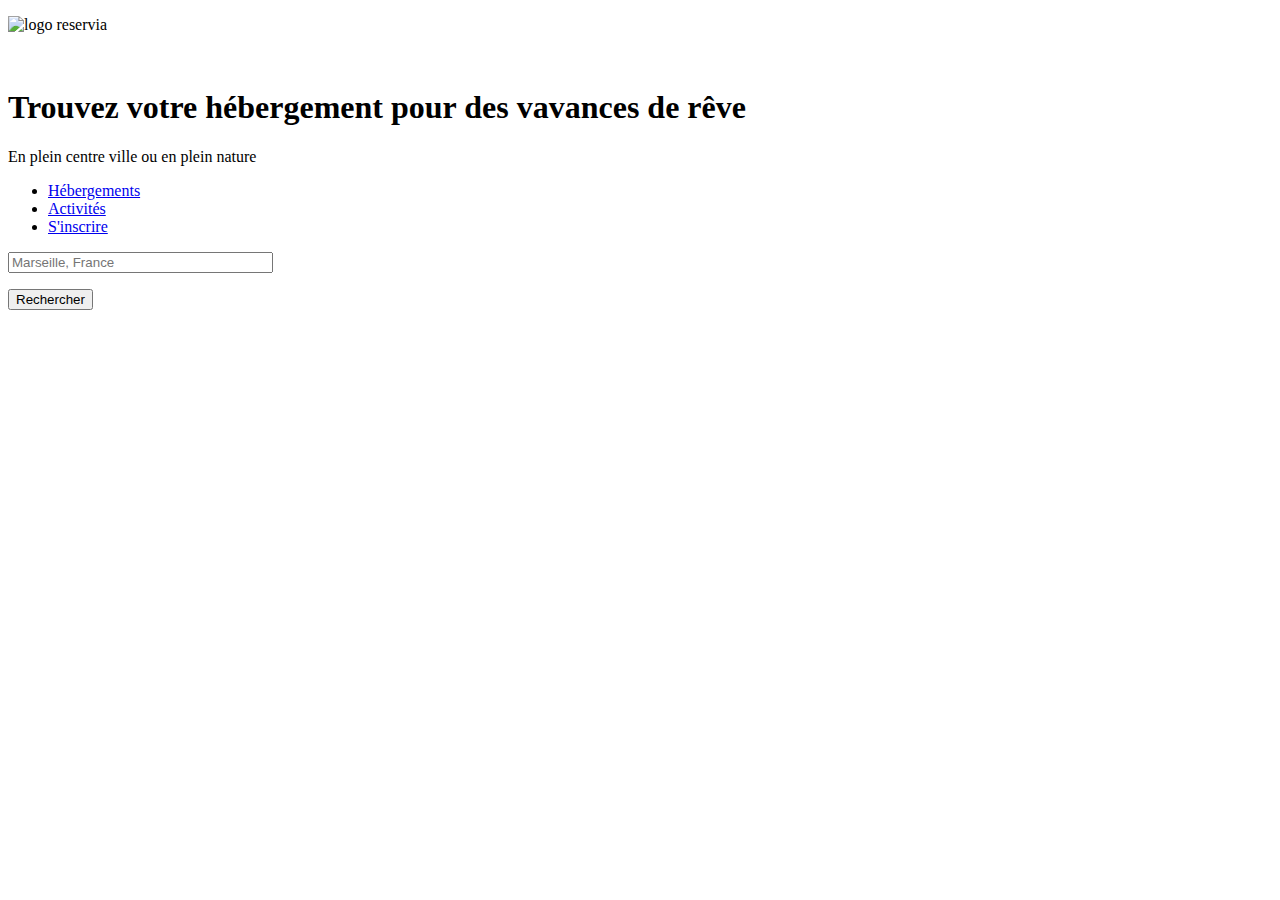
==== index.html @ 93541779 "V1 Header html + début 1ère section" ====
<!DOCTYPE html>
<html>
<head>
    <meta charset="utf-8"/>
    <title>Reservia</title>
    <meta name="viewport" content="width=device-width, initial-scale=1.0" />
    <link rel="stylesheet" href="reservia_style.css"/>
    <link rel="stylesheet" href="https://use.fontawesome.com/releases/v5.15.2/css/all.css" integrity="sha384-vSIIfh2YWi9wW0r9iZe7RJPrKwp6bG+s9QZMoITbCckVJqGCCRhc+ccxNcdpHuYu" crossorigin="anonymous">
</head>
    <body>
        <div id="bloc_page">
            <header> <!-- Header avec logo, descriptif et menu de navigation -->
                <p><img src='images/logo/Reservia.svg' alt='logo reservia'  /></p>
                <br/>
                <p><h1>Trouvez votre hébergement pour des vavances de rêve</h1>
                En plein centre ville ou en plein nature</p>
                <nav>

                <ul>
                    <li><a href='#'>Hébergements</a></li>
                    <li><a href='#'>Activités</a></li>
                    <li><a href='#'>S'inscrire</a></li>
                </ul>    

                </nav>
            </header>
            
            
            <section> <!-- Première section, avec le menu de recherche, les filtres et le 'i' -->

                <form method='post' action='traitement.php'>
                    <p>
                        <label for='search'> <i class="fas fa-map-marker-alt" id='icon'></i> </label>
                        <input type='search' name='search' id='search' placeholder='Marseille, France'size='30' maxlength='30' />                  
                    </p>
                    <input type="submit" value="Rechercher" />
                </form>
                




            </section> <!-- Fin de première section, avec le menu de recherche, les filtres et le 'i' -->

            <section> <!-- Deuxième section, avec 'Hébergements à Marseille' et 'Les plus populaires' -->

                <article> <!-- Premier article de la 2ème section, avec 'Hébergements à Marseille' -->

                </article>

                <article> <!-- Deuxième article de la 2ème section, avec 'Les plus populaires' -->

                </article>

            </section> <!-- Fin de la deuxième section, avec 'Hébergements à Marseille' et 'Les plus populaires' -->

            <section> <!-- Troisième section, avec 'Activités à Marseille' -->

            </section> <!-- Fin de la troisième section, avec 'Activités à Marseille' -->
            

            <footer> <!-- Footer, contenant 'À propos', 'Nos hébergements' et 'Assistance'-->


            </footer>
        </div> <!-- Fin div de bloc_page -->
    </body>
</html>
---- reservia_style.css ----
#icon /* Régle la taille des id='icon' des icônes en format svg */
{
    font-size: 1em; 
}
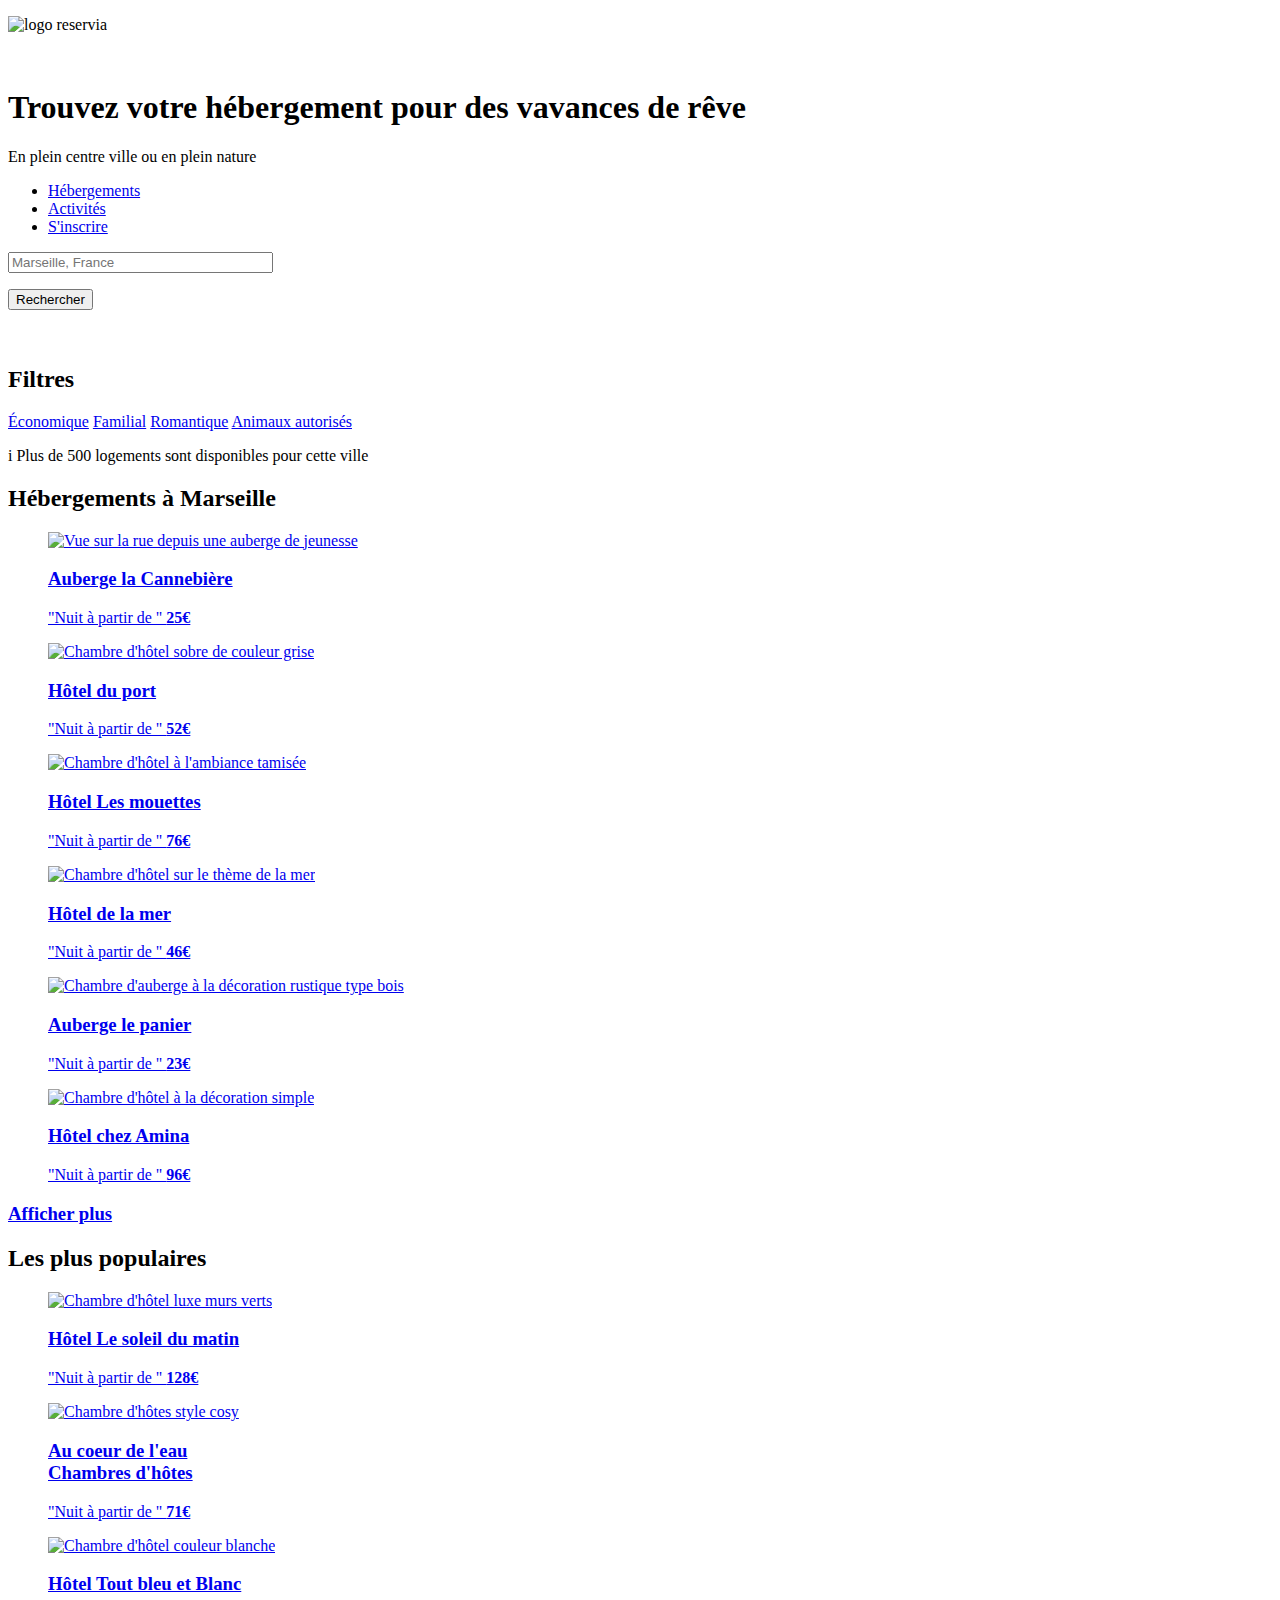
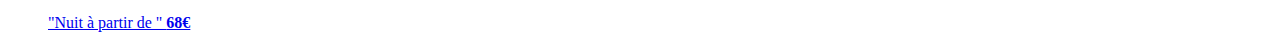
==== commit f880d2ac: "Changement structure du HTML, deuxième section terminée" ====
--- a/index.html
+++ b/index.html
@@ -30,29 +30,224 @@
 
                 <form method='post' action='traitement.php'>
                     <p>
-                        <label for='search'> <i class="fas fa-map-marker-alt" id='icon'></i> </label>
+                        <label for='search'> <i class="fas fa-map-marker-alt" id="map" ></i> </label>
                         <input type='search' name='search' id='search' placeholder='Marseille, France'size='30' maxlength='30' />                  
                     </p>
                     <input type="submit" value="Rechercher" />
                 </form>
-                
-
-
-
+                <br/>
+                <br/>
+                <p><h2>Filtres</h2>
+                
+                    <a href="#" ><i class="fas fa-money-bill-wave" id="eco"></i> Économique</a> 
+                    <a href="#" > <i class="fas fa-child" id="child"></i> Familial</a> 
+                    <a href="#" > <i class="fas fa-heart" id="love"></i> Romantique</a> 
+                    <a href="#" > <i class="fas fa-dog" id="dog"></i> Animaux autorisés</a> 
+
+                </p> 
+                
+                <p> <span id="logo_i"> i </span> Plus de 500 logements sont disponibles pour cette ville </p>
 
             </section> <!-- Fin de première section, avec le menu de recherche, les filtres et le 'i' -->
 
-            <section> <!-- Deuxième section, avec 'Hébergements à Marseille' et 'Les plus populaires' -->
-
-                <article> <!-- Premier article de la 2ème section, avec 'Hébergements à Marseille' -->
-
-                </article>
-
-                <article> <!-- Deuxième article de la 2ème section, avec 'Les plus populaires' -->
-
-                </article>
-
-            </section> <!-- Fin de la deuxième section, avec 'Hébergements à Marseille' et 'Les plus populaires' -->
+            
+            
+            <section class="hosting" id ="hosting"><!-- Deuxième section, avec 'Hébergements à Marseille' et 'Les plus populaires' -->                
+                <div class="hostingmain"> <!-- Div de "Hébergements à Marseille"-->
+                    <header class="hostingmainheader">
+                        <h2 class="hostingmainheadertitle">Hébergements à Marseille</h2>
+                    </header>
+                
+                    <article class="hostingmaincard">
+                        <a href="#">
+                            <figure class="hostingmaincardfigure">
+                                <img class="hostingmaincardfigureimg" src="images/hebergements/4_small/marcus-loke-WQJvWU_HZFo-unsplash.jpg" alt="Vue sur la rue depuis une auberge de jeunesse" />
+                                <figcaption class="hostingmaincardfigurecaption">
+                                    <h3 class="hostingmaincardfigurecaptiontitle">Auberge la Cannebière</h3>
+                                </figcaption>
+                            <p class="hostingmaincarddesc"> "Nuit à partir de " <strong class="hostingmaincarddescprice">25€</strong> </p>
+                            <div class="hostingmaincardgrade">
+                                
+                                <i class="fas fa-star hostingmaincardgradeicon" data-active="true" aria-hidden="true"></i>
+                                <i class="fas fa-star hostingmaincardgradeicon" data-active="true" aria-hidden="true"></i>
+                                <i class="fas fa-star hostingmaincardgradeicon" data-active="true" aria-hidden="true"></i>
+                                <i class="fas fa-star hostingmaincardgradeicon" data-active="true" aria-hidden="true"></i>
+                                <i class="fas fa-star hostingmaincardgradeicon" data-active="false" aria-hidden="true"></i>
+                                
+                        </a>
+                    </article>
+                    
+                    <article class="hostingmaincard">
+                        <a href="#">
+                            <figure class="hostingmaincardfigure">
+                                <img class="hostingmaincardfigureimg" src="images/hebergements/4_small/fred-kleber-gTbaxaVLvsg-unsplash.jpg" alt="Chambre d'hôtel sobre de couleur grise" />
+                                <figcaption class="hostingmaincardfigurecaption">
+                                    <h3 class="hostingmaincardfigurecaptiontitle">Hôtel du port</h3>
+                                </figcaption>
+                            <p class="hostingmaincarddesc"> "Nuit à partir de " <strong class="hostingmaincarddescprice">52€</strong> </p>
+                            <div class="hostingmaincardgrade">
+                                
+                                <i class="fas fa-star hostingmaincardgradeicon" data-active="true" aria-hidden="true"></i>
+                                <i class="fas fa-star hostingmaincardgradeicon" data-active="true" aria-hidden="true"></i>
+                                <i class="fas fa-star hostingmaincardgradeicon" data-active="true" aria-hidden="true"></i>
+                                <i class="fas fa-star hostingmaincardgradeicon" data-active="true" aria-hidden="true"></i>
+                                <i class="fas fa-star hostingmaincardgradeicon" data-active="true" aria-hidden="true"></i>
+                                
+                        </a>
+                    </article>
+                                        
+                    <article class="hostingmaincard">
+                        <a href="#">
+                            <figure class="hostingmaincardfigure">
+                                <img class="hostingmaincardfigureimg" src="images/hebergements/4_small/reisetopia-B8WIgxA_PFU-unsplash.jpg" alt="Chambre d'hôtel à l'ambiance tamisée" />
+                                <figcaption class="hostingmaincardfigurecaption">
+                                    <h3 class="hostingmaincardfigurecaptiontitle">Hôtel Les mouettes</h3>
+                                </figcaption>
+                            <p class="hostingmaincarddesc"> "Nuit à partir de " <strong class="hostingmaincarddescprice">76€</strong> </p>
+                            <div class="hostingmaincardgrade">
+                                
+                                <i class="fas fa-star hostingmaincardgradeicon" data-active="true" aria-hidden="true"></i>
+                                <i class="fas fa-star hostingmaincardgradeicon" data-active="true" aria-hidden="true"></i>
+                                <i class="fas fa-star hostingmaincardgradeicon" data-active="true" aria-hidden="true"></i>
+                                <i class="fas fa-star hostingmaincardgradeicon" data-active="true" aria-hidden="true"></i>
+                                <i class="fas fa-star hostingmaincardgradeicon" data-active="false" aria-hidden="true"></i>
+                                
+                        </a>
+                    </article>
+                                        
+                    <article class="hostingmaincard">
+                        <a href="#">
+                            <figure class="hostingmaincardfigure">
+                                <img class="hostingmaincardfigureimg" src="images/hebergements/4_small/annie-spratt-Eg1qcIitAuA-unsplash.jpg" alt="Chambre d'hôtel sur le thème de la mer" />
+                                <figcaption class="hostingmaincardfigurecaption">
+                                    <h3 class="hostingmaincardfigurecaptiontitle">Hôtel de la mer</h3>
+                                </figcaption>
+                            <p class="hostingmaincarddesc"> "Nuit à partir de " <strong class="hostingmaincarddescprice">46€</strong> </p>
+                            <div class="hostingmaincardgrade">
+                                
+                                <i class="fas fa-star hostingmaincardgradeicon" data-active="true" aria-hidden="true"></i>
+                                <i class="fas fa-star hostingmaincardgradeicon" data-active="true" aria-hidden="true"></i>
+                                <i class="fas fa-star hostingmaincardgradeicon" data-active="true" aria-hidden="true"></i>
+                                <i class="fas fa-star hostingmaincardgradeicon" data-active="false" aria-hidden="true"></i>
+                                <i class="fas fa-star hostingmaincardgradeicon" data-active="false" aria-hidden="true"></i>
+                                
+                        </a>
+                    </article>
+                                        
+                    <article class="hostingmaincard">
+                        <a href="#">
+                            <figure class="hostingmaincardfigure">
+                                <img class="hostingmaincardfigureimg" src="images/hebergements/4_small/nicate-lee-kT-ZyaiwBe0-unsplash.jpg" alt="Chambre d'auberge à la décoration rustique type bois" />
+                                <figcaption class="hostingmaincardfigurecaption">
+                                    <h3 class="hostingmaincardfigurecaptiontitle">Auberge le panier</h3>
+                                </figcaption>
+                            <p class="hostingmaincarddesc"> "Nuit à partir de " <strong class="hostingmaincarddescprice">23€</strong> </p>
+                            <div class="hostingmaincardgrade">
+                                
+                                <i class="fas fa-star hostingmaincardgradeicon" data-active="true" aria-hidden="true"></i>
+                                <i class="fas fa-star hostingmaincardgradeicon" data-active="true" aria-hidden="true"></i>
+                                <i class="fas fa-star hostingmaincardgradeicon" data-active="true" aria-hidden="true"></i>
+                                <i class="fas fa-star hostingmaincardgradeicon" data-active="true" aria-hidden="true"></i>
+                                <i class="fas fa-star hostingmaincardgradeicon" data-active="false" aria-hidden="true"></i>
+                                
+                        </a>
+                    </article>
+                                        
+                    <article class="hostingmaincard">
+                        <a href="#">
+                            <figure class="hostingmaincardfigure">
+                                <img class="hostingmaincardfigureimg" src="images/hebergements/4_small/febrian-zakaria-M6S1WvfW68A-unsplash.jpg" alt="Chambre d'hôtel à la décoration simple" />
+                                <figcaption class="hostingmaincardfigurecaption">
+                                    <h3 class="hostingmaincardfigurecaptiontitle">Hôtel chez Amina</h3>
+                                </figcaption>
+                            <p class="hostingmaincarddesc"> "Nuit à partir de " <strong class="hostingmaincarddescprice">96€</strong> </p>
+                            <div class="hostingmaincardgrade">
+                                
+                                <i class="fas fa-star hostingmaincardgradeicon" data-active="true" aria-hidden="true"></i>
+                                <i class="fas fa-star hostingmaincardgradeicon" data-active="true" aria-hidden="true"></i>
+                                <i class="fas fa-star hostingmaincardgradeicon" data-active="true" aria-hidden="true"></i>
+                                <i class="fas fa-star hostingmaincardgradeicon" data-active="true" aria-hidden="true"></i>
+                                <i class="fas fa-star hostingmaincardgradeicon" data-active="true" aria-hidden="true"></i>
+                                
+                        </a>
+                    </article>
+                                        
+                    <footer class="hostingmainfooter">
+                        
+                        <a href="#" class="hostingmainfooterseemore">
+                            <h3 class="hostingmainfootertitle">Afficher plus</h3>
+                        </a>                       
+                        
+                    </footer>                                                                                    
+                
+                </div> <!-- Fin de Div "Hébergements à Marseille" -->
+                
+                <aside class="hostingpopular"> <!-- Aside pour "Les plus populaire"-->
+                    <header class="hostingpopularheader">
+                        <h2 class="hostingpopulartitle">Les plus populaires</h2>
+                        <i class="fas fa-chart-line" id="graphic"></i>
+                    </header>
+                    
+                    <article class="hostingpopularcard">
+                        <a href="#">
+                            <figure class="hostingpopularcardfigure">
+                                <img class="hostingpopularcardfigureimg" src="images/hebergements/4_small/emile-guillemot-Bj_rcSC5XfE-unsplash.jpg" alt="Chambre d'hôtel luxe murs verts" />
+                                <figcaption class="hostingpopularcardfigurecaption">
+                                    <h3 class="hostingpopularcardfigurecaptiontitle">Hôtel Le soleil du matin</h3>
+                                </figcaption>
+                            <p class="hostingpopularcarddesc"> "Nuit à partir de " <strong class="hostingpopularcarddescprice">128€</strong> </p>
+                            <div class="hostingpopularcardgrade">
+                                
+                                <i class="fas fa-star hostingpopularcardgradeicon" data-active="true" aria-hidden="true"></i>
+                                <i class="fas fa-star hostingpopularcardgradeicon" data-active="true" aria-hidden="true"></i>
+                                <i class="fas fa-star hostingpopularcardgradeicon" data-active="true" aria-hidden="true"></i>
+                                <i class="fas fa-star hostingpopularcardgradeicon" data-active="true" aria-hidden="true"></i>
+                                <i class="fas fa-star hostingpopularcardgradeicon" data-active="true" aria-hidden="true"></i>
+                                
+                        </a>
+                    </article>
+                    
+                    <article class="hostingpopularcard">
+                        <a href="#">
+                            <figure class="hostingpopularcardfigure">
+                                <img class="hostingpopularcardfigureimg" src="images/hebergements/4_small/aw-creative-VGs8z60yT2c-unsplash.jpg" alt="Chambre d'hôtes style cosy" />
+                                <figcaption class="hostingpopularcardfigurecaption">
+                                    <h3 class="hostingpopularcardfigurecaptiontitle">Au coeur de l'eau<br/>Chambres d'hôtes</h3>
+                                </figcaption>
+                            <p class="hostingpopularcarddesc"> "Nuit à partir de " <strong class="hostingpopularcarddescprice">71€</strong> </p>
+                            <div class="hostingpopularcardgrade">
+                                
+                                <i class="fas fa-star hostingpopularcardgradeicon" data-active="true" aria-hidden="true"></i>
+                                <i class="fas fa-star hostingpopularcardgradeicon" data-active="true" aria-hidden="true"></i>
+                                <i class="fas fa-star hostingpopularcardgradeicon" data-active="true" aria-hidden="true"></i>
+                                <i class="fas fa-star hostingpopularcardgradeicon" data-active="true" aria-hidden="true"></i>
+                                <i class="fas fa-star hostingpopularcardgradeicon" data-active="false" aria-hidden="true"></i>
+                                
+                        </a>
+                    </article>
+                    
+                    <article class="hostingpopularcard">
+                        <a href="#">
+                            <figure class="hostingpopularcardfigure">
+                                <img class="hostingpopularcardfigureimg" src="images/hebergements/4_small/febrian-zakaria-sjvU0THccQA-unsplash.jpg" alt="Chambre d'hôtel couleur blanche" />
+                                <figcaption class="hostingpopularcardfigurecaption">
+                                    <h3 class="hostingpopularcardfigurecaptiontitle">Hôtel Tout bleu et Blanc</h3>
+                                </figcaption>
+                            <p class="hostingpopularcarddesc"> "Nuit à partir de " <strong class="hostingpopularcarddescprice">68€</strong> </p>
+                            <div class="hostingpopularcardgrade">
+                                
+                                <i class="fas fa-star hostingpopularcardgradeicon" data-active="true" aria-hidden="true"></i>
+                                <i class="fas fa-star hostingpopularcardgradeicon" data-active="true" aria-hidden="true"></i>
+                                <i class="fas fa-star hostingpopularcardgradeicon" data-active="true" aria-hidden="true"></i>
+                                <i class="fas fa-star hostingpopularcardgradeicon" data-active="true" aria-hidden="true"></i>
+                                <i class="fas fa-star hostingpopularcardgradeicon" data-active="false" aria-hidden="true"></i>
+                                
+                        </a>
+                    </article>
+                    
+                </aside>
+            </section> <!-- Fin de la deuxième section, avec la div : 'Hébergements à Marseille' et le aside : 'Les plus populaires' -->
+            
 
             <section> <!-- Troisième section, avec 'Activités à Marseille' -->
 
--- a/reservia_style.css
+++ b/reservia_style.css
@@ -1,4 +1,43 @@
-#icon /* Régle la taille des id='icon' des icônes en format svg */
+#map #eco #child #love #dog /* Régle la taille des id='icon' des icônes en format svg */
 {
     font-size: 1em; 
+   
+}
+
+#eco #child #love #dog
+{
+    color: #0065FC;
+}
+
+
+.hostingmaincardfigureimg /* Gère les images liées à cette class (taille temporaire le temps de finir le html */
+{
+    width: 190px;
+	height: 100px;
+}
+
+.hostingpopularcardfigureimg
+{
+    width: 100px;
+    height: 100px;
+}
+
+.hostingmaincardgradeicon[data-active=true]   /* Définit la couleur des étoiles de notation "remplies" (true) pour le main */
+{
+    color: #0065FC;
+}
+
+.hostingmaincardgradeicon[data-active=false] /* Définit la couleur des étoiles de notation "vides" (false) pour le main */
+{
+    color: #d9d9d9;
+}
+
+.hostingpopularcardgradeicon[data-active=true] /* Définit la couleur des étoiles de notation "remplies" (true) pour le popular */
+{
+    color: #0065FC;
+}
+
+.hostingpopularcardgradeicon[data-active=false] /* Définit la couleur des étoiles de notation "vides" (false) pour le popular */
+{
+    color: #d9d9d9;
 }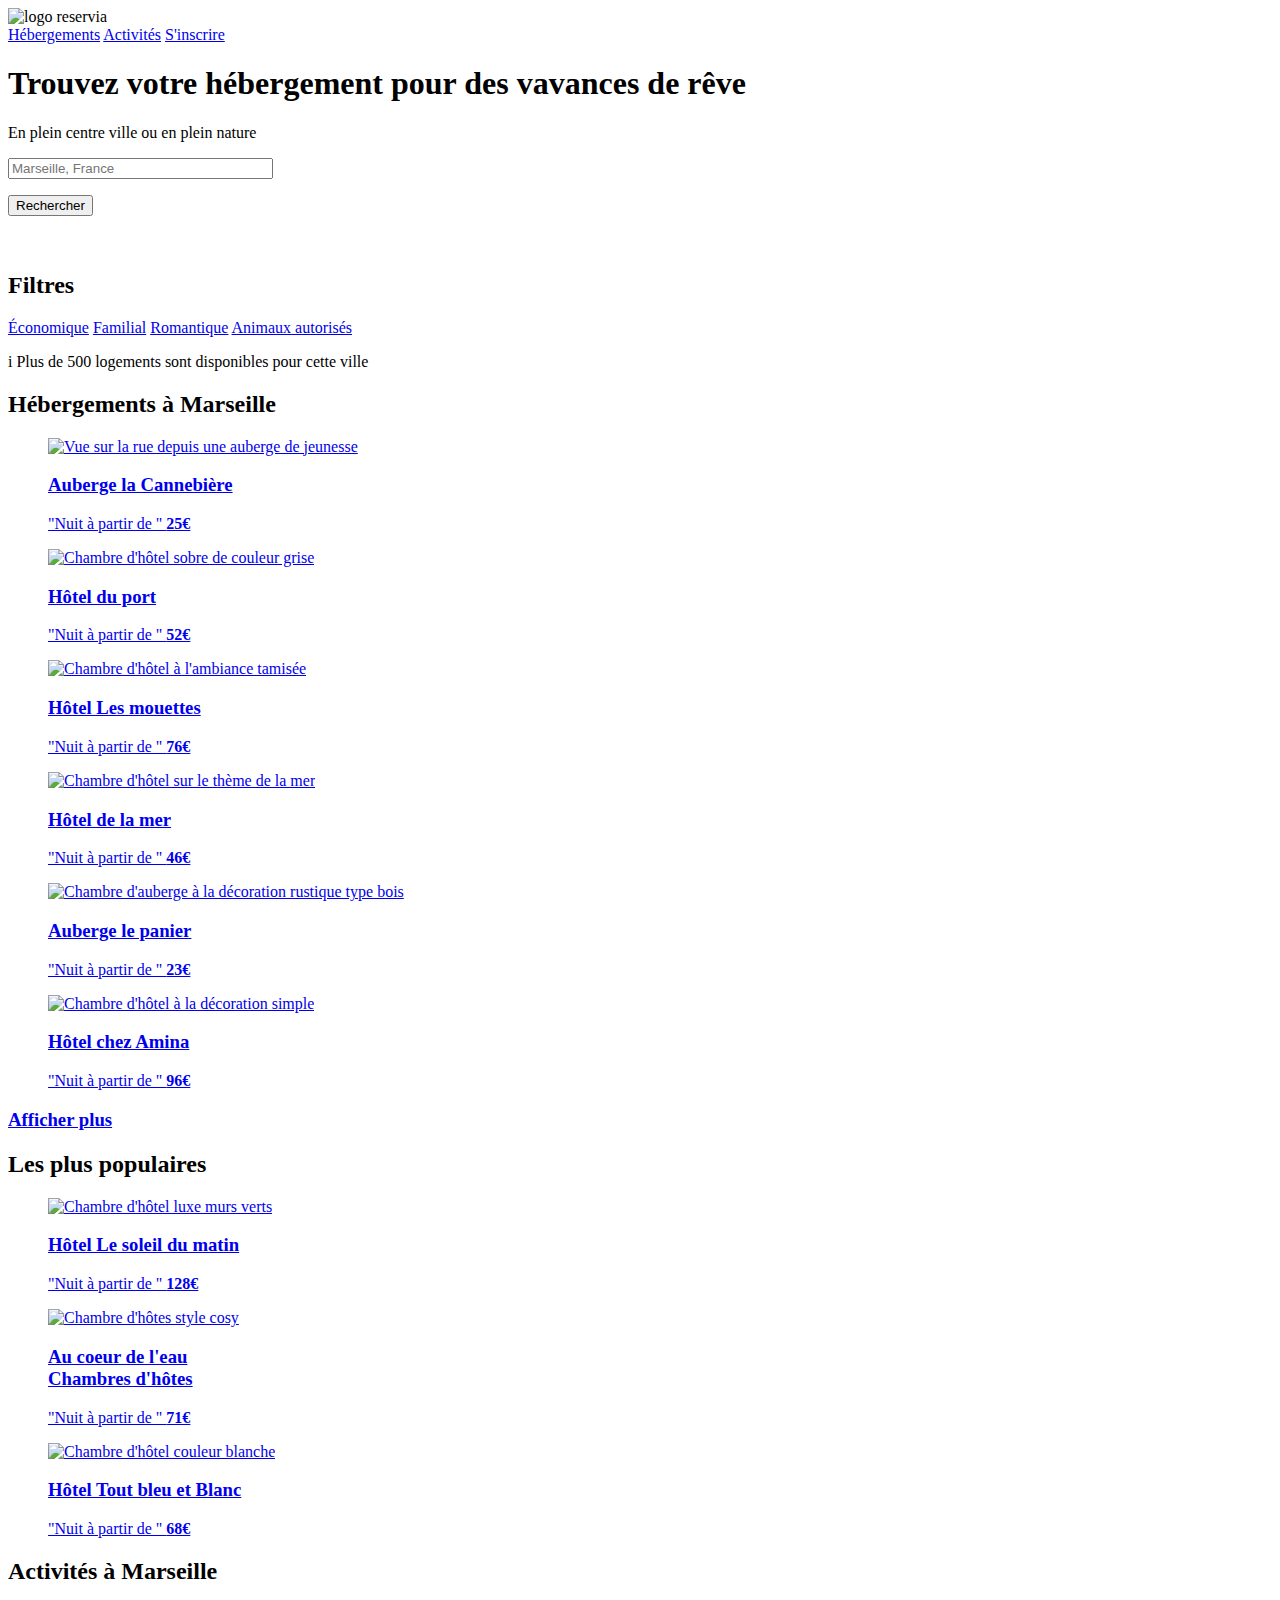
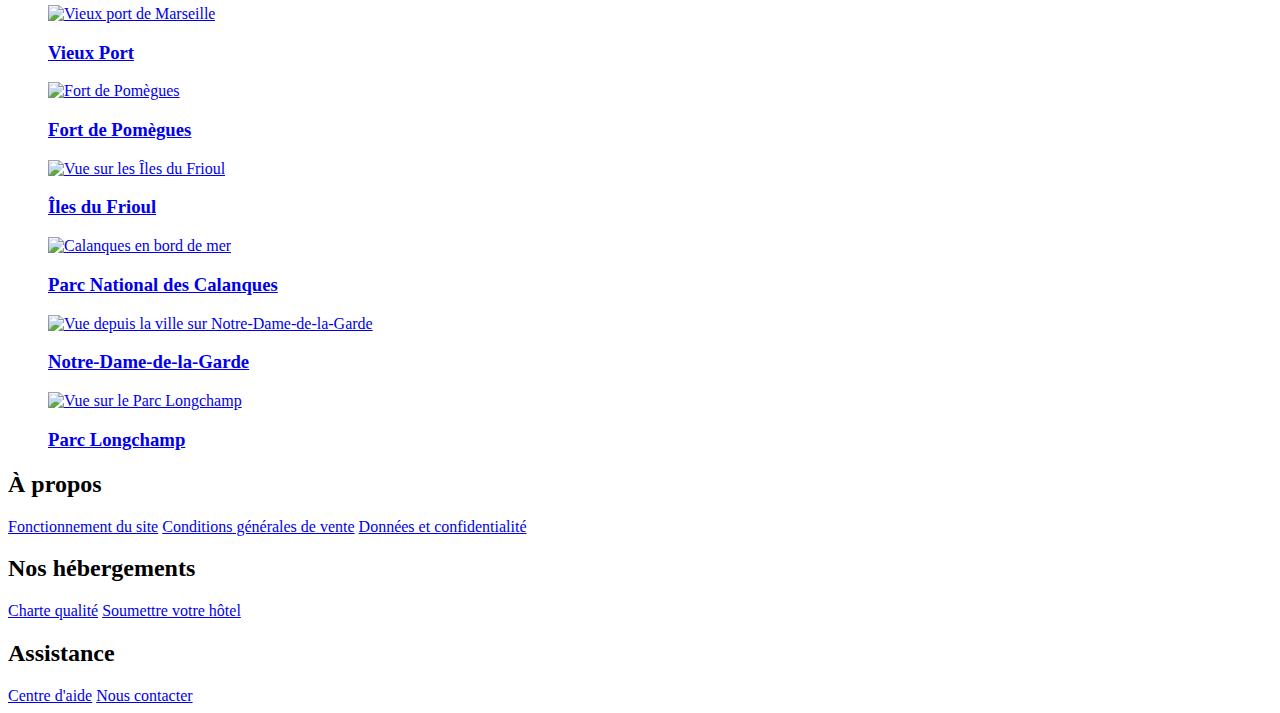
==== commit 7542004b: "Modification header, ajout du main + fin du HTML" ====
--- a/index.html
+++ b/index.html
@@ -9,56 +9,56 @@
 </head>
     <body>
         <div id="bloc_page">
-            <header> <!-- Header avec logo, descriptif et menu de navigation -->
-                <p><img src='images/logo/Reservia.svg' alt='logo reservia'  /></p>
-                <br/>
-                <p><h1>Trouvez votre hébergement pour des vavances de rêve</h1>
-                En plein centre ville ou en plein nature</p>
-                <nav>
+            <header class="header"> <!-- Header avec logo et menu de navigation -->
+                <img class="headerimg" src='images/logo/Reservia.svg' alt='logo reservia'  /> 
+               
+                <nav class="headernav">
 
-                <ul>
-                    <li><a href='#'>Hébergements</a></li>
-                    <li><a href='#'>Activités</a></li>
-                    <li><a href='#'>S'inscrire</a></li>
-                </ul>    
-
+                    <a class="headernavlink" href='#hosting'>Hébergements</a>
+                    <a class="headernavlink" href='#activities'>Activités</a>
+                    <a class="headersignup" href='#'>S'inscrire</a>
+                 
                 </nav>
             </header>
             
             
-            <section> <!-- Première section, avec le menu de recherche, les filtres et le 'i' -->
-
-                <form method='post' action='traitement.php'>
-                    <p>
-                        <label for='search'> <i class="fas fa-map-marker-alt" id="map" ></i> </label>
-                        <input type='search' name='search' id='search' placeholder='Marseille, France'size='30' maxlength='30' />                  
-                    </p>
-                    <input type="submit" value="Rechercher" />
-                </form>
-                <br/>
-                <br/>
-                <p><h2>Filtres</h2>
-                
-                    <a href="#" ><i class="fas fa-money-bill-wave" id="eco"></i> Économique</a> 
-                    <a href="#" > <i class="fas fa-child" id="child"></i> Familial</a> 
-                    <a href="#" > <i class="fas fa-heart" id="love"></i> Romantique</a> 
-                    <a href="#" > <i class="fas fa-dog" id="dog"></i> Animaux autorisés</a> 
-
-                </p> 
-                
-                <p> <span id="logo_i"> i </span> Plus de 500 logements sont disponibles pour cette ville </p>
-
-            </section> <!-- Fin de première section, avec le menu de recherche, les filtres et le 'i' -->
-
-            
-            
-            <section class="hosting" id ="hosting"><!-- Deuxième section, avec 'Hébergements à Marseille' et 'Les plus populaires' -->                
-                <div class="hostingmain"> <!-- Div de "Hébergements à Marseille"-->
-                    <header class="hostingmainheader">
-                        <h2 class="hostingmainheadertitle">Hébergements à Marseille</h2>
-                    </header>
-                
-                    <article class="hostingmaincard">
+            <main class="content"> <!-- Balise main contenant toute la page excépté le header et le footer -->
+                
+                <section class="search"> <!-- Première section, avec le menu de recherche, les filtres et le 'i' -->
+                    <header class="searchheader">
+                        <h1 class="searchheadertitle">Trouvez votre hébergement pour des vavances de rêve</h1>
+                        <p class="searchheadersubtitle">En plein centre ville ou en plein nature</p>
+                    </header>
+                    
+                    <form class="searchformulaire" method='post' action='traitement.php'>
+                        <p>
+                            <label for='search'> <i class="fas fa-map-marker-alt" id="map" ></i> </label>
+                            <input type='search' name='search' id='search' placeholder='Marseille, France'size='30' maxlength='30' />                  
+                        </p>
+                        <input type="submit" value="Rechercher" />
+                    </form>
+                    <br/> <!-- Temporaire, relatif à la construction du html -->
+                    <br/> <!-- Temporaire, relatif à la construction du html -->
+                    <h2 class="searchfilterstitle">Filtres</h2>
+                    
+                        <span class="searchfilterslinks"> <a class="searchfilterslinkseco" href="#" ><i class="fas fa-money-bill-wave" id="eco"></i> Économique</a> </span>
+                        <span class="searchfilterslinks"> <a class="searchfilterslinksfamily" href="#" > <i class="fas fa-child" id="child"></i> Familial</a> </span>
+                        <span class="searchfilterslinks"> <a class="searchfilterslinkslove" href="#" > <i class="fas fa-heart" id="love"></i> Romantique</a> </span>
+                        <span class="searchfilterslinks"> <a class="searchfilterslinkspet" href="#" > <i class="fas fa-dog" id="dog"></i> Animaux autorisés</a> </span>
+                    
+                     
+                    <p> <span class="search_i_icon"> i </span> <span class="searchtext"> Plus de 500 logements sont disponibles pour cette ville </span> </p>
+                
+                </section> <!-- Fin de première section, avec le menu de recherche, les filtres et le 'i' -->
+            
+                
+                <section class="hosting" id ="hosting"><!-- Deuxième section, avec 'Hébergements à Marseille' et 'Les plus populaires' -->                
+                    <div class="hostingmain"> <!-- Div de "Hébergements à Marseille"-->
+                        <header class="hostingmainheader">
+                            <h2 class="hostingmainheadertitle">Hébergements à Marseille</h2>
+                        </header>
+                    
+                        <article class="hostingmaincard">
                         <a href="#">
                             <figure class="hostingmaincardfigure">
                                 <img class="hostingmaincardfigureimg" src="images/hebergements/4_small/marcus-loke-WQJvWU_HZFo-unsplash.jpg" alt="Vue sur la rue depuis une auberge de jeunesse" />
@@ -75,9 +75,9 @@
                                 <i class="fas fa-star hostingmaincardgradeicon" data-active="false" aria-hidden="true"></i>
                                 
                         </a>
-                    </article>
-                    
-                    <article class="hostingmaincard">
+                        </article>
+                        
+                        <article class="hostingmaincard">
                         <a href="#">
                             <figure class="hostingmaincardfigure">
                                 <img class="hostingmaincardfigureimg" src="images/hebergements/4_small/fred-kleber-gTbaxaVLvsg-unsplash.jpg" alt="Chambre d'hôtel sobre de couleur grise" />
@@ -94,9 +94,9 @@
                                 <i class="fas fa-star hostingmaincardgradeicon" data-active="true" aria-hidden="true"></i>
                                 
                         </a>
-                    </article>
-                                        
-                    <article class="hostingmaincard">
+                        </article>
+                                            
+                        <article class="hostingmaincard">
                         <a href="#">
                             <figure class="hostingmaincardfigure">
                                 <img class="hostingmaincardfigureimg" src="images/hebergements/4_small/reisetopia-B8WIgxA_PFU-unsplash.jpg" alt="Chambre d'hôtel à l'ambiance tamisée" />
@@ -113,9 +113,9 @@
                                 <i class="fas fa-star hostingmaincardgradeicon" data-active="false" aria-hidden="true"></i>
                                 
                         </a>
-                    </article>
-                                        
-                    <article class="hostingmaincard">
+                        </article>
+                                            
+                        <article class="hostingmaincard">
                         <a href="#">
                             <figure class="hostingmaincardfigure">
                                 <img class="hostingmaincardfigureimg" src="images/hebergements/4_small/annie-spratt-Eg1qcIitAuA-unsplash.jpg" alt="Chambre d'hôtel sur le thème de la mer" />
@@ -132,9 +132,9 @@
                                 <i class="fas fa-star hostingmaincardgradeicon" data-active="false" aria-hidden="true"></i>
                                 
                         </a>
-                    </article>
-                                        
-                    <article class="hostingmaincard">
+                        </article>
+                                            
+                        <article class="hostingmaincard">
                         <a href="#">
                             <figure class="hostingmaincardfigure">
                                 <img class="hostingmaincardfigureimg" src="images/hebergements/4_small/nicate-lee-kT-ZyaiwBe0-unsplash.jpg" alt="Chambre d'auberge à la décoration rustique type bois" />
@@ -151,9 +151,9 @@
                                 <i class="fas fa-star hostingmaincardgradeicon" data-active="false" aria-hidden="true"></i>
                                 
                         </a>
-                    </article>
-                                        
-                    <article class="hostingmaincard">
+                        </article>
+                                            
+                        <article class="hostingmaincard">
                         <a href="#">
                             <figure class="hostingmaincardfigure">
                                 <img class="hostingmaincardfigureimg" src="images/hebergements/4_small/febrian-zakaria-M6S1WvfW68A-unsplash.jpg" alt="Chambre d'hôtel à la décoration simple" />
@@ -170,19 +170,19 @@
                                 <i class="fas fa-star hostingmaincardgradeicon" data-active="true" aria-hidden="true"></i>
                                 
                         </a>
-                    </article>
-                                        
-                    <footer class="hostingmainfooter">
-                        
-                        <a href="#" class="hostingmainfooterseemore">
-                            <h3 class="hostingmainfootertitle">Afficher plus</h3>
-                        </a>                       
-                        
-                    </footer>                                                                                    
-                
-                </div> <!-- Fin de Div "Hébergements à Marseille" -->
-                
-                <aside class="hostingpopular"> <!-- Aside pour "Les plus populaire"-->
+                        </article>
+                                            
+                        <footer class="hostingmainfooter">
+                            
+                            <a href="#" class="hostingmainfooterseemore">
+                                <h3 class="hostingmainfootertitle">Afficher plus</h3>
+                            </a>                       
+                            
+                        </footer>                                                                                    
+                    
+                    </div> <!-- Fin de Div "Hébergements à Marseille" -->
+                    
+                    <aside class="hostingpopular"> <!-- Aside pour "Les plus populaire"-->
                     <header class="hostingpopularheader">
                         <h2 class="hostingpopulartitle">Les plus populaires</h2>
                         <i class="fas fa-chart-line" id="graphic"></i>
@@ -245,17 +245,113 @@
                         </a>
                     </article>
                     
-                </aside>
-            </section> <!-- Fin de la deuxième section, avec la div : 'Hébergements à Marseille' et le aside : 'Les plus populaires' -->
+                    </aside>
+                </section> <!-- Fin de la deuxième section, avec la div : 'Hébergements à Marseille' et le aside : 'Les plus populaires' -->
+                
+            
+                <section class="activities" id="activities"> <!-- Troisième section, avec 'Activités à Marseille' -->
+                    <div class="activitiesmain">    
+                        <header class="activitiesmainheader">
+                            <h2 class="activitiesmainheadertitle">Activités à Marseille</h2>
+                        </header>
+                        
+                        <article class="activitiesmaincard">
+                            <a href="#">
+                                <figure class="activitiesmaincardfigure">
+                                    <img class="activitiesmaincardfigureimg" src="images/activites/4_small/reno-laithienne-QUgJhdY5Fyk-unsplash.jpg" alt="Vieux port de Marseille" />
+                                    <figcaption class="activitiesmaincardfigurecaption">
+                                        <h3 class="activitiesmaincardfigurecaptiontitle">Vieux Port</h3>
+                                    </figcaption>
+                            </a>
+                        </article>
+                        
+                        <article class="activitiesmaincard">
+                            <a href="#">
+                                <figure class="activitiesmaincardfigure">
+                                    <img class="activitiesmaincardfigureimg" src="images/activites/4_small/paul-hermann-QFTrLdQIRhI-unsplash.jpg" alt="Fort de Pomègues" />
+                                    <figcaption class="activitiesmaincardfigurecaption">
+                                        <h3 class="activitiesmaincardfigurecaptiontitle">Fort de Pomègues</h3>
+                                    </figcaption>
+                            </a>
+                        </article>
+                        
+                        <article class="activitiesmaincard">
+                            <a href="#">
+                                <figure class="activitiesmaincardfigure">
+                                    <img class="activitiesmaincardfigureimg" src="images/activites/4_small/kevin-hikari-rV_Qd1l-VXg-unsplash.jpg" alt="Vue sur les Îles du Frioul" />
+                                    <figcaption class="activitiesmaincardfigurecaption">
+                                        <h3 class="activitiesmaincardfigurecaptiontitle">Îles du Frioul</h3>
+                                    </figcaption>
+                            </a>
+                        </article>
+                        
+                        <article class="activitiesmaincard">
+                            <a href="#">
+                                <figure class="activitiesmaincardfigure">
+                                    <img class="activitiesmaincardfigureimg" src="images/activites/4_small/kilyan-sockalingum-NR8-cBCN3aI-unsplash.jpg" alt="Calanques en bord de mer" />
+                                    <figcaption class="activitiesmaincardfigurecaption">
+                                        <h3 class="activitiesmaincardfigurecaptiontitle">Parc National des Calanques</h3>
+                                    </figcaption>
+                            </a>
+                        </article>
+                        
+                        <article class="activitiesmaincard">
+                            <a href="#">
+                                <figure class="activitiesmaincardfigure">
+                                    <img class="activitiesmaincardfigureimg" src="images/activites/4_small/florian-wehde-xW9e8gdotxI-unsplash.jpg" alt="Vue depuis la ville sur Notre-Dame-de-la-Garde" />
+                                    <figcaption class="activitiesmaincardfigurecaption">
+                                        <h3 class="activitiesmaincardfigurecaptiontitle">Notre-Dame-de-la-Garde</h3>
+                                    </figcaption>
+                            </a>
+                        </article>
+                        
+                        <article class="activitiesmaincard">
+                            <a href="#">
+                                <figure class="activitiesmaincardfigure">
+                                    <img class="activitiesmaincardfigureimg" src="images/activites/4_small/lena-paulin-wH2-EJoDcV0-unsplash.jpg" alt="Vue sur le Parc Longchamp" />
+                                    <figcaption class="activitiesmaincardfigurecaption">
+                                        <h3 class="activitiesmaincardfigurecaptiontitle">Parc Longchamp</h3>
+                                    </figcaption>
+                            </a>
+                        </article>
+                        
+                    </div>
+                </section> <!-- Fin de la troisième section, avec 'Activités à Marseille' -->
+                
+            </main>
             
 
-            <section> <!-- Troisième section, avec 'Activités à Marseille' -->
-
-            </section> <!-- Fin de la troisième section, avec 'Activités à Marseille' -->
-            
-
-            <footer> <!-- Footer, contenant 'À propos', 'Nos hébergements' et 'Assistance'-->
-
+            <footer class="footer"> <!-- Footer, contenant 'À propos', 'Nos hébergements' et 'Assistance'-->
+                <section class="footerabout">
+                    <header class="footeraboutheader">
+                        <h2 class="footeraboutheadertitle">À propos</h2>
+                    </header>
+                    <div class="footeraboutlinks">
+                        <a class="footeraboutlinkslinks" href="#">Fonctionnement du site</a> 
+                        <a class="footeraboutlinkslinks" href="#">Conditions générales de vente</a> 
+                        <a class="footeraboutlinkslinks" href="#">Données et confidentialité</a>
+                    </div>    
+                </section>
+                
+                <section class="footerourhostings">
+                    <header class="footerourhostingsheader">
+                        <h2 class="footerourhostingsheadertitle">Nos hébergements</h2>
+                    </header>
+                    <div class="footerourhostingslinks">
+                        <a class="footerourhostingslinkslinks" href="#">Charte qualité</a> 
+                        <a class="footerourhostingslinkslinks" href="#">Soumettre votre hôtel</a>
+                    </div>
+                </section>
+                
+                <section class="footerassist">
+                    <header class="footerassistheader">
+                        <h2 class="footerassistheadertitle">Assistance</h2>
+                    </header>
+                    <div class="footerassistlinks">
+                        <a class="footerassistlinkslinks" href="#">Centre d'aide</a> 
+                        <a class="footerassistlinkslinks" href="#">Nous contacter</a>
+                    </div>
+                </section>
 
             </footer>
         </div> <!-- Fin div de bloc_page -->
--- a/reservia_style.css
+++ b/reservia_style.css
@@ -1,6 +1,6 @@
 #map #eco #child #love #dog /* Régle la taille des id='icon' des icônes en format svg */
 {
-    font-size: 1em; 
+    font-size: em; 
    
 }
 
@@ -9,7 +9,7 @@
     color: #0065FC;
 }
 
-
+.fas fa-money-bill-wave{    font-size: 5em;}
 .hostingmaincardfigureimg /* Gère les images liées à cette class (taille temporaire le temps de finir le html */
 {
     width: 190px;
@@ -20,6 +20,12 @@
 {
     width: 100px;
     height: 100px;
+}
+
+.activitiesmaincardfigureimg
+{
+    width: 170px;
+    height: 250px
 }
 
 .hostingmaincardgradeicon[data-active=true]   /* Définit la couleur des étoiles de notation "remplies" (true) pour le main */
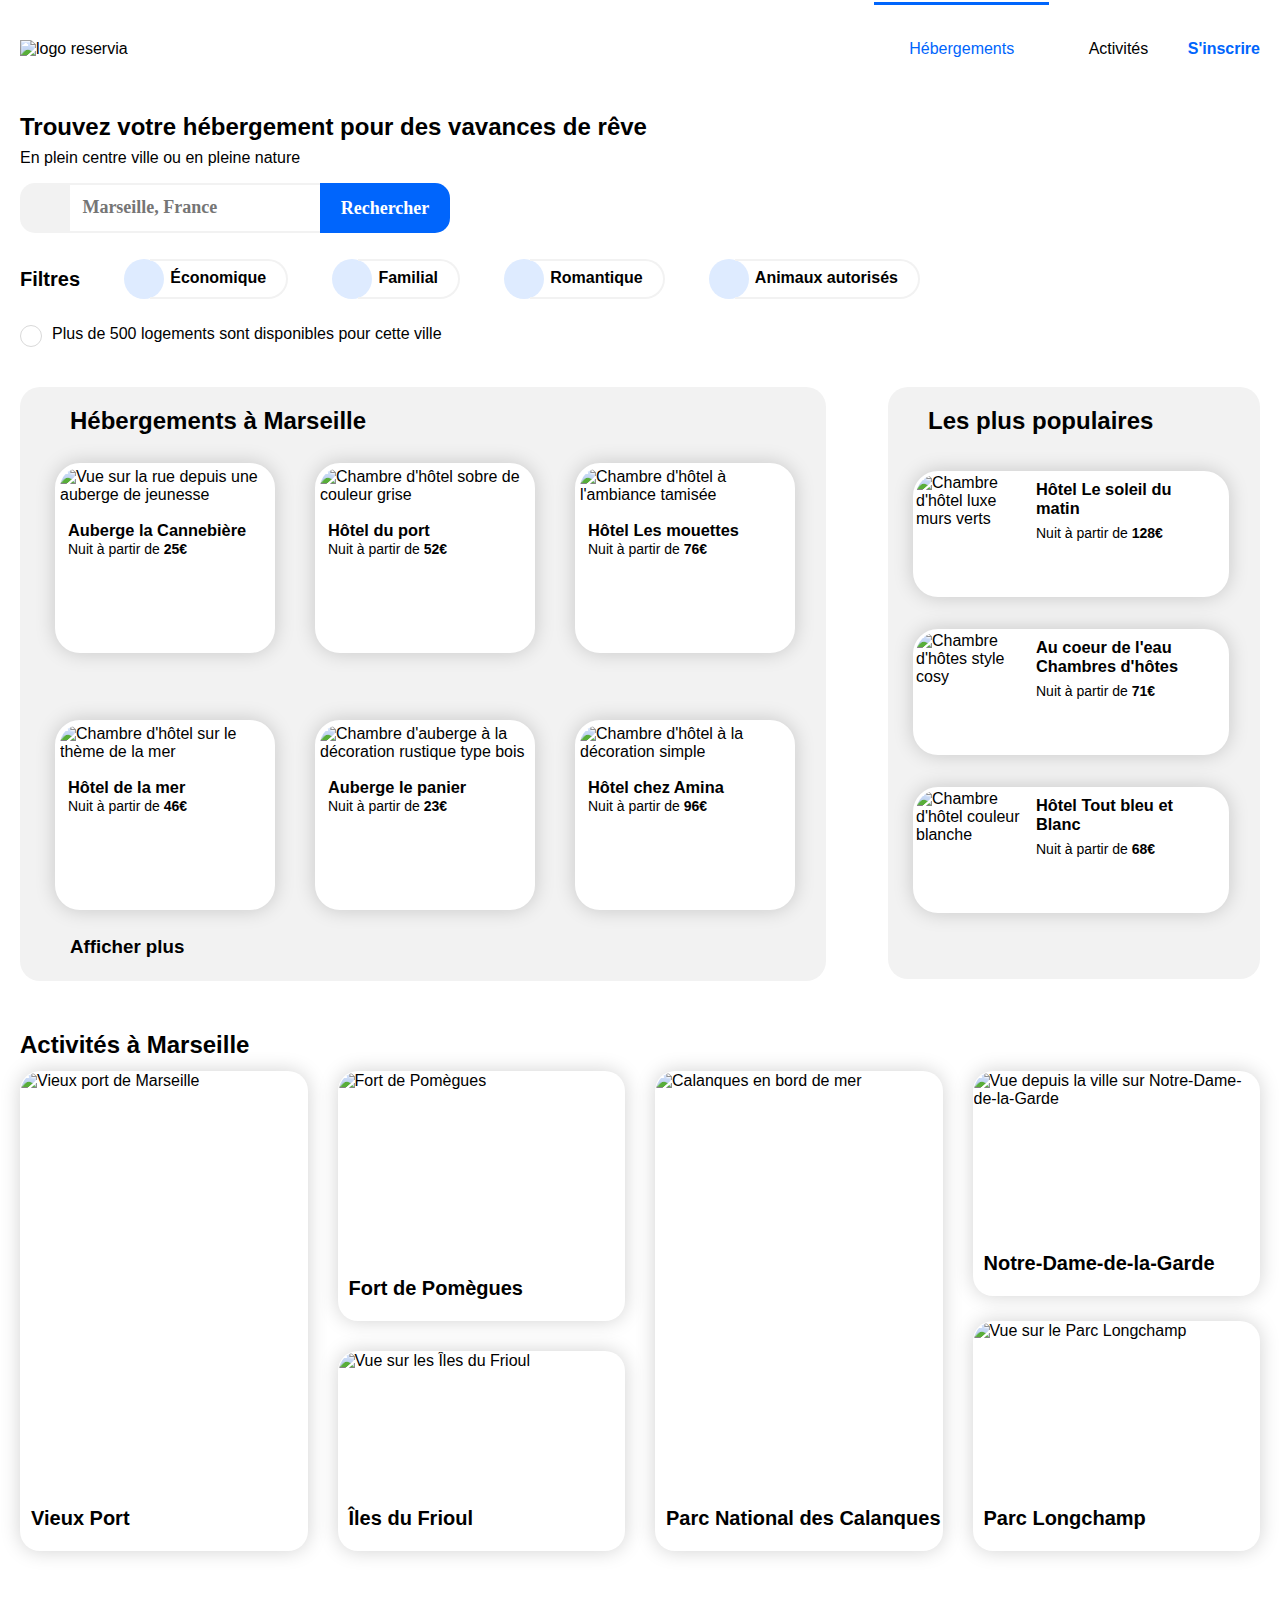
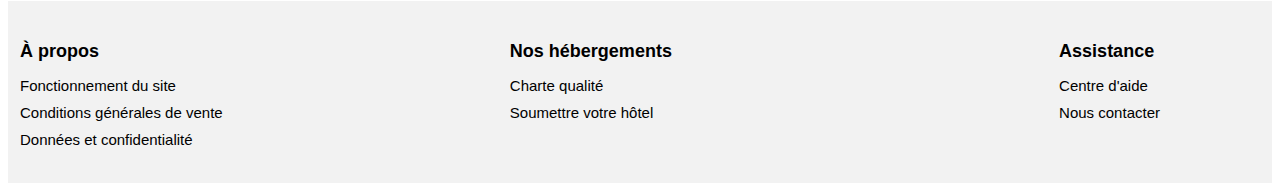
==== commit be6b51f6: "Version desktop terminée : footer css fait + réglage 1240px" ====
--- a/index.html
+++ b/index.html
@@ -1,5 +1,5 @@
 <!DOCTYPE html>
-<html>
+<html lang=fr>
 <head>
     <meta charset="utf-8"/>
     <title>Reservia</title>
@@ -11,7 +11,7 @@
         <div id="bloc_page">
             <header class="header"> <!-- Header avec logo et menu de navigation -->
                 <img class="headerimg" src='images/logo/Reservia.svg' alt='logo reservia'  /> 
-               
+             
                 <nav class="headernav">
 
                     <a class="headernavlink" href='#hosting'>Hébergements</a>
@@ -27,27 +27,44 @@
                 <section class="search"> <!-- Première section, avec le menu de recherche, les filtres et le 'i' -->
                     <header class="searchheader">
                         <h1 class="searchheadertitle">Trouvez votre hébergement pour des vavances de rêve</h1>
-                        <p class="searchheadersubtitle">En plein centre ville ou en plein nature</p>
+                        <p class="searchheadersubtitle">En plein centre ville ou en pleine nature</p>
                     </header>
                     
-                    <form class="searchformulaire" method='post' action='traitement.php'>
-                        <p>
-                            <label for='search'> <i class="fas fa-map-marker-alt" id="map" ></i> </label>
-                            <input type='search' name='search' id='search' placeholder='Marseille, France'size='30' maxlength='30' />                  
-                        </p>
-                        <input type="submit" value="Rechercher" />
-                    </form>
+                        <div class="searchformulaire">
+                        
+                            <div class="searchformulairemap"> <i class="fas fa-map-marker-alt" id="map" ></i> </div> 
+                                <form class="searchformulaireform" method='post' action='traitement.php'>
+                                    <input type='search' name='search' id='search' placeholder='Marseille, France' size='25' class="searchformulaireformarea" />
+                                </form>
+                                <input type="submit" value="Rechercher" class="searchformulairebutton"/>
+                        
+                        </div>                                                                                                                                                                    
+                    
                     <br/> <!-- Temporaire, relatif à la construction du html -->
-                    <br/> <!-- Temporaire, relatif à la construction du html -->
-                    <h2 class="searchfilterstitle">Filtres</h2>
-                    
-                        <span class="searchfilterslinks"> <a class="searchfilterslinkseco" href="#" ><i class="fas fa-money-bill-wave" id="eco"></i> Économique</a> </span>
-                        <span class="searchfilterslinks"> <a class="searchfilterslinksfamily" href="#" > <i class="fas fa-child" id="child"></i> Familial</a> </span>
-                        <span class="searchfilterslinks"> <a class="searchfilterslinkslove" href="#" > <i class="fas fa-heart" id="love"></i> Romantique</a> </span>
-                        <span class="searchfilterslinks"> <a class="searchfilterslinkspet" href="#" > <i class="fas fa-dog" id="dog"></i> Animaux autorisés</a> </span>
-                    
-                     
-                    <p> <span class="search_i_icon"> i </span> <span class="searchtext"> Plus de 500 logements sont disponibles pour cette ville </span> </p>
+                    
+                    
+                    <div class="searchfilters">
+                        <h2 class="searchfilterstitle">Filtres</h2> 
+                            <span class="searchfilterslinks"> <a class="searchfilterslinkseco" href="#" > <div class="searchfilterslinkssvg"> <i class="fas fa-money-bill-wave" id="eco"></i> </div> <span class="searchfilterslinkstext"> Économique </span></a> </span> 
+                            <span class="searchfilterslinks"> <a class="searchfilterslinksfamily" href="#" > <div class="searchfilterslinkssvg"> <i class="fas fa-child" id="child"></i> </div> <span class="searchfilterslinkstext"> Familial </span></a> </span>
+                            <span class="searchfilterslinks"> <a class="searchfilterslinkslove" href="#" > <div class="searchfilterslinkssvg"> <i class="fas fa-heart" id="love"></i> </div> <span class="searchfilterslinkstext"> Romantique </span></a> </span>
+                            <span class="searchfilterslinks"> <a class="searchfilterslinkspet" href="#" > <div class="searchfilterslinkssvg"> <i class="fas fa-dog" id="dog"></i> </div> <span class="searchfilterslinkstext"> Animaux autorisés </span></a> </span>
+                    </div>
+                    
+                    <br/>
+                    
+                    
+                    <div class="searchresult">
+                    
+                        <div class="searchresultwrapicon">
+                        
+                            <i class="fas fa-info searchResultWrapiconIcon"> </i>
+                        
+                        </div>
+                    
+                        <div class="searchresulttext"> Plus de 500 logements sont disponibles pour cette ville </div> 
+                    
+                    </div>
                 
                 </section> <!-- Fin de première section, avec le menu de recherche, les filtres et le 'i' -->
             
@@ -62,67 +79,89 @@
                         <a href="#">
                             <figure class="hostingmaincardfigure">
                                 <img class="hostingmaincardfigureimg" src="images/hebergements/4_small/marcus-loke-WQJvWU_HZFo-unsplash.jpg" alt="Vue sur la rue depuis une auberge de jeunesse" />
+                                
+                                <div class="hostingmaincardtext">
                                 <figcaption class="hostingmaincardfigurecaption">
                                     <h3 class="hostingmaincardfigurecaptiontitle">Auberge la Cannebière</h3>
                                 </figcaption>
-                            <p class="hostingmaincarddesc"> "Nuit à partir de " <strong class="hostingmaincarddescprice">25€</strong> </p>
+                            <p class="hostingmaincarddesc"> Nuit à partir de  <strong class="hostingmaincarddescprice">25€</strong> </p>
+                                
+                            <div class="hostingmaincardgrade"> 
+                                
+                                <i class="fas fa-star hostingmaincardgradeicon" data-active="true" aria-hidden="true"></i>
+                                <i class="fas fa-star hostingmaincardgradeicon" data-active="true" aria-hidden="true"></i>
+                                <i class="fas fa-star hostingmaincardgradeicon" data-active="true" aria-hidden="true"></i>
+                                <i class="fas fa-star hostingmaincardgradeicon" data-active="true" aria-hidden="true"></i>
+                                <i class="fas fa-star hostingmaincardgradeicon" data-active="false" aria-hidden="true"></i>
+                            </div>
+                            </div>    
+                            </figure>   
+                            
+                        </a>
+                        </article>
+                        
+                        <article class="hostingmaincard">
+                        <a href="#">
+                            <figure class="hostingmaincardfigure">
+                                <img class="hostingmaincardfigureimg" src="images/hebergements/4_small/fred-kleber-gTbaxaVLvsg-unsplash.jpg" alt="Chambre d'hôtel sobre de couleur grise" />
+                                
+                                
+                                <div class="hostingmaincardtext">
+                                <figcaption class="hostingmaincardfigurecaption">
+                                    <h3 class="hostingmaincardfigurecaptiontitle">Hôtel du port</h3>
+                                </figcaption>
+                            <p class="hostingmaincarddesc"> Nuit à partir de  <strong class="hostingmaincarddescprice">52€</strong> </p>
+                            
                             <div class="hostingmaincardgrade">
                                 
                                 <i class="fas fa-star hostingmaincardgradeicon" data-active="true" aria-hidden="true"></i>
                                 <i class="fas fa-star hostingmaincardgradeicon" data-active="true" aria-hidden="true"></i>
                                 <i class="fas fa-star hostingmaincardgradeicon" data-active="true" aria-hidden="true"></i>
                                 <i class="fas fa-star hostingmaincardgradeicon" data-active="true" aria-hidden="true"></i>
+                                <i class="fas fa-star hostingmaincardgradeicon" data-active="true" aria-hidden="true"></i>
+                            </div>
+                            </div>
+                            </figure>    
+                            
+                        </a>
+                        </article>
+                                            
+                        <article class="hostingmaincard">
+                        <a href="#">
+                            <figure class="hostingmaincardfigure">
+                                <img class="hostingmaincardfigureimg" src="images/hebergements/4_small/reisetopia-B8WIgxA_PFU-unsplash.jpg" alt="Chambre d'hôtel à l'ambiance tamisée" />
+                                
+                                <div class="hostingmaincardtext">
+                                <figcaption class="hostingmaincardfigurecaption">
+                                    <h3 class="hostingmaincardfigurecaptiontitle">Hôtel Les mouettes</h3>
+                                </figcaption>
+                            <p class="hostingmaincarddesc"> Nuit à partir de  <strong class="hostingmaincarddescprice">76€</strong> </p>
+                            
+                            <div class="hostingmaincardgrade">
+                                
+                                <i class="fas fa-star hostingmaincardgradeicon" data-active="true" aria-hidden="true"></i>
+                                <i class="fas fa-star hostingmaincardgradeicon" data-active="true" aria-hidden="true"></i>
+                                <i class="fas fa-star hostingmaincardgradeicon" data-active="true" aria-hidden="true"></i>
+                                <i class="fas fa-star hostingmaincardgradeicon" data-active="true" aria-hidden="true"></i>
                                 <i class="fas fa-star hostingmaincardgradeicon" data-active="false" aria-hidden="true"></i>
-                                
-                        </a>
-                        </article>
-                        
-                        <article class="hostingmaincard">
-                        <a href="#">
-                            <figure class="hostingmaincardfigure">
-                                <img class="hostingmaincardfigureimg" src="images/hebergements/4_small/fred-kleber-gTbaxaVLvsg-unsplash.jpg" alt="Chambre d'hôtel sobre de couleur grise" />
-                                <figcaption class="hostingmaincardfigurecaption">
-                                    <h3 class="hostingmaincardfigurecaptiontitle">Hôtel du port</h3>
-                                </figcaption>
-                            <p class="hostingmaincarddesc"> "Nuit à partir de " <strong class="hostingmaincarddescprice">52€</strong> </p>
-                            <div class="hostingmaincardgrade">
-                                
-                                <i class="fas fa-star hostingmaincardgradeicon" data-active="true" aria-hidden="true"></i>
-                                <i class="fas fa-star hostingmaincardgradeicon" data-active="true" aria-hidden="true"></i>
-                                <i class="fas fa-star hostingmaincardgradeicon" data-active="true" aria-hidden="true"></i>
-                                <i class="fas fa-star hostingmaincardgradeicon" data-active="true" aria-hidden="true"></i>
-                                <i class="fas fa-star hostingmaincardgradeicon" data-active="true" aria-hidden="true"></i>
-                                
+                            </div>
+                            </div>
+                            </figure>    
+                            
                         </a>
                         </article>
                                             
                         <article class="hostingmaincard">
                         <a href="#">
                             <figure class="hostingmaincardfigure">
-                                <img class="hostingmaincardfigureimg" src="images/hebergements/4_small/reisetopia-B8WIgxA_PFU-unsplash.jpg" alt="Chambre d'hôtel à l'ambiance tamisée" />
-                                <figcaption class="hostingmaincardfigurecaption">
-                                    <h3 class="hostingmaincardfigurecaptiontitle">Hôtel Les mouettes</h3>
-                                </figcaption>
-                            <p class="hostingmaincarddesc"> "Nuit à partir de " <strong class="hostingmaincarddescprice">76€</strong> </p>
-                            <div class="hostingmaincardgrade">
-                                
-                                <i class="fas fa-star hostingmaincardgradeicon" data-active="true" aria-hidden="true"></i>
-                                <i class="fas fa-star hostingmaincardgradeicon" data-active="true" aria-hidden="true"></i>
-                                <i class="fas fa-star hostingmaincardgradeicon" data-active="true" aria-hidden="true"></i>
-                                <i class="fas fa-star hostingmaincardgradeicon" data-active="true" aria-hidden="true"></i>
-                                <i class="fas fa-star hostingmaincardgradeicon" data-active="false" aria-hidden="true"></i>
-                                
-                        </a>
-                        </article>
-                                            
-                        <article class="hostingmaincard">
-                        <a href="#">
-                            <figure class="hostingmaincardfigure">
                                 <img class="hostingmaincardfigureimg" src="images/hebergements/4_small/annie-spratt-Eg1qcIitAuA-unsplash.jpg" alt="Chambre d'hôtel sur le thème de la mer" />
+                                
+                                <div class="hostingmaincardtext">
                                 <figcaption class="hostingmaincardfigurecaption">
                                     <h3 class="hostingmaincardfigurecaptiontitle">Hôtel de la mer</h3>
                                 </figcaption>
-                            <p class="hostingmaincarddesc"> "Nuit à partir de " <strong class="hostingmaincarddescprice">46€</strong> </p>
+                            <p class="hostingmaincarddesc"> Nuit à partir de  <strong class="hostingmaincarddescprice">46€</strong> </p>
+                            
                             <div class="hostingmaincardgrade">
                                 
                                 <i class="fas fa-star hostingmaincardgradeicon" data-active="true" aria-hidden="true"></i>
@@ -130,7 +169,10 @@
                                 <i class="fas fa-star hostingmaincardgradeicon" data-active="true" aria-hidden="true"></i>
                                 <i class="fas fa-star hostingmaincardgradeicon" data-active="false" aria-hidden="true"></i>
                                 <i class="fas fa-star hostingmaincardgradeicon" data-active="false" aria-hidden="true"></i>
-                                
+                            </div>
+                            </div>
+                            </figure>    
+                            
                         </a>
                         </article>
                                             
@@ -138,10 +180,13 @@
                         <a href="#">
                             <figure class="hostingmaincardfigure">
                                 <img class="hostingmaincardfigureimg" src="images/hebergements/4_small/nicate-lee-kT-ZyaiwBe0-unsplash.jpg" alt="Chambre d'auberge à la décoration rustique type bois" />
+                                
+                                <div class="hostingmaincardtext">
                                 <figcaption class="hostingmaincardfigurecaption">
                                     <h3 class="hostingmaincardfigurecaptiontitle">Auberge le panier</h3>
                                 </figcaption>
-                            <p class="hostingmaincarddesc"> "Nuit à partir de " <strong class="hostingmaincarddescprice">23€</strong> </p>
+                            <p class="hostingmaincarddesc"> Nuit à partir de  <strong class="hostingmaincarddescprice">23€</strong> </p>
+                            
                             <div class="hostingmaincardgrade">
                                 
                                 <i class="fas fa-star hostingmaincardgradeicon" data-active="true" aria-hidden="true"></i>
@@ -149,7 +194,10 @@
                                 <i class="fas fa-star hostingmaincardgradeicon" data-active="true" aria-hidden="true"></i>
                                 <i class="fas fa-star hostingmaincardgradeicon" data-active="true" aria-hidden="true"></i>
                                 <i class="fas fa-star hostingmaincardgradeicon" data-active="false" aria-hidden="true"></i>
-                                
+                            </div>
+                            </div>
+                            </figure>    
+                            
                         </a>
                         </article>
                                             
@@ -157,10 +205,13 @@
                         <a href="#">
                             <figure class="hostingmaincardfigure">
                                 <img class="hostingmaincardfigureimg" src="images/hebergements/4_small/febrian-zakaria-M6S1WvfW68A-unsplash.jpg" alt="Chambre d'hôtel à la décoration simple" />
+                                
+                                <div class="hostingmaincardtext">
                                 <figcaption class="hostingmaincardfigurecaption">
                                     <h3 class="hostingmaincardfigurecaptiontitle">Hôtel chez Amina</h3>
                                 </figcaption>
-                            <p class="hostingmaincarddesc"> "Nuit à partir de " <strong class="hostingmaincarddescprice">96€</strong> </p>
+                            <p class="hostingmaincarddesc"> Nuit à partir de  <strong class="hostingmaincarddescprice">96€</strong> </p>
+                            
                             <div class="hostingmaincardgrade">
                                 
                                 <i class="fas fa-star hostingmaincardgradeicon" data-active="true" aria-hidden="true"></i>
@@ -168,7 +219,10 @@
                                 <i class="fas fa-star hostingmaincardgradeicon" data-active="true" aria-hidden="true"></i>
                                 <i class="fas fa-star hostingmaincardgradeicon" data-active="true" aria-hidden="true"></i>
                                 <i class="fas fa-star hostingmaincardgradeicon" data-active="true" aria-hidden="true"></i>
-                                
+                            </div>
+                            </div>
+                            </figure>    
+                            
                         </a>
                         </article>
                                             
@@ -192,10 +246,13 @@
                         <a href="#">
                             <figure class="hostingpopularcardfigure">
                                 <img class="hostingpopularcardfigureimg" src="images/hebergements/4_small/emile-guillemot-Bj_rcSC5XfE-unsplash.jpg" alt="Chambre d'hôtel luxe murs verts" />
+                                
+                                <div class="hostingpopularcardtext">
                                 <figcaption class="hostingpopularcardfigurecaption">
                                     <h3 class="hostingpopularcardfigurecaptiontitle">Hôtel Le soleil du matin</h3>
                                 </figcaption>
-                            <p class="hostingpopularcarddesc"> "Nuit à partir de " <strong class="hostingpopularcarddescprice">128€</strong> </p>
+                            <p class="hostingpopularcarddesc"> Nuit à partir de  <strong class="hostingpopularcarddescprice">128€</strong> </p>
+                            
                             <div class="hostingpopularcardgrade">
                                 
                                 <i class="fas fa-star hostingpopularcardgradeicon" data-active="true" aria-hidden="true"></i>
@@ -203,7 +260,10 @@
                                 <i class="fas fa-star hostingpopularcardgradeicon" data-active="true" aria-hidden="true"></i>
                                 <i class="fas fa-star hostingpopularcardgradeicon" data-active="true" aria-hidden="true"></i>
                                 <i class="fas fa-star hostingpopularcardgradeicon" data-active="true" aria-hidden="true"></i>
-                                
+                            </div>
+                            </div>
+                            </figure>    
+                            
                         </a>
                     </article>
                     
@@ -211,10 +271,13 @@
                         <a href="#">
                             <figure class="hostingpopularcardfigure">
                                 <img class="hostingpopularcardfigureimg" src="images/hebergements/4_small/aw-creative-VGs8z60yT2c-unsplash.jpg" alt="Chambre d'hôtes style cosy" />
+                                
+                                <div class="hostingpopularcardtext">
                                 <figcaption class="hostingpopularcardfigurecaption">
                                     <h3 class="hostingpopularcardfigurecaptiontitle">Au coeur de l'eau<br/>Chambres d'hôtes</h3>
                                 </figcaption>
-                            <p class="hostingpopularcarddesc"> "Nuit à partir de " <strong class="hostingpopularcarddescprice">71€</strong> </p>
+                            <p class="hostingpopularcarddesc"> Nuit à partir de  <strong class="hostingpopularcarddescprice">71€</strong> </p>
+                            
                             <div class="hostingpopularcardgrade">
                                 
                                 <i class="fas fa-star hostingpopularcardgradeicon" data-active="true" aria-hidden="true"></i>
@@ -222,7 +285,10 @@
                                 <i class="fas fa-star hostingpopularcardgradeicon" data-active="true" aria-hidden="true"></i>
                                 <i class="fas fa-star hostingpopularcardgradeicon" data-active="true" aria-hidden="true"></i>
                                 <i class="fas fa-star hostingpopularcardgradeicon" data-active="false" aria-hidden="true"></i>
-                                
+                            </div>
+                            </div>
+                            </figure>    
+                            
                         </a>
                     </article>
                     
@@ -230,10 +296,13 @@
                         <a href="#">
                             <figure class="hostingpopularcardfigure">
                                 <img class="hostingpopularcardfigureimg" src="images/hebergements/4_small/febrian-zakaria-sjvU0THccQA-unsplash.jpg" alt="Chambre d'hôtel couleur blanche" />
+                                
+                                <div class="hostingpopularcardtext">
                                 <figcaption class="hostingpopularcardfigurecaption">
                                     <h3 class="hostingpopularcardfigurecaptiontitle">Hôtel Tout bleu et Blanc</h3>
                                 </figcaption>
-                            <p class="hostingpopularcarddesc"> "Nuit à partir de " <strong class="hostingpopularcarddescprice">68€</strong> </p>
+                            <p class="hostingpopularcarddesc"> Nuit à partir de  <strong class="hostingpopularcarddescprice">68€</strong> </p>
+                            
                             <div class="hostingpopularcardgrade">
                                 
                                 <i class="fas fa-star hostingpopularcardgradeicon" data-active="true" aria-hidden="true"></i>
@@ -241,7 +310,10 @@
                                 <i class="fas fa-star hostingpopularcardgradeicon" data-active="true" aria-hidden="true"></i>
                                 <i class="fas fa-star hostingpopularcardgradeicon" data-active="true" aria-hidden="true"></i>
                                 <i class="fas fa-star hostingpopularcardgradeicon" data-active="false" aria-hidden="true"></i>
-                                
+                            </div>
+                            </div>
+                            </figure>    
+                            
                         </a>
                     </article>
                     
@@ -253,67 +325,63 @@
                     <div class="activitiesmain">    
                         <header class="activitiesmainheader">
                             <h2 class="activitiesmainheadertitle">Activités à Marseille</h2>
-                        </header>
-                        
-                        <article class="activitiesmaincard">
-                            <a href="#">
-                                <figure class="activitiesmaincardfigure">
-                                    <img class="activitiesmaincardfigureimg" src="images/activites/4_small/reno-laithienne-QUgJhdY5Fyk-unsplash.jpg" alt="Vieux port de Marseille" />
-                                    <figcaption class="activitiesmaincardfigurecaption">
-                                        <h3 class="activitiesmaincardfigurecaptiontitle">Vieux Port</h3>
-                                    </figcaption>
+                        </header> 
+                        
+                        
+                            <a href="#" class="activitiescard activitiescard01">
+                                <div class="activitiescardimg">
+                                    <img class="activitiescardimgimg" src="images/activites/4_small/reno-laithienne-QUgJhdY5Fyk-unsplash.jpg" alt="Vieux port de Marseille" />
+                                </div>    
+                                    <h3 class="activitiescardtitle">Vieux Port</h3>
+                                    
                             </a>
-                        </article>
-                        
-                        <article class="activitiesmaincard">
-                            <a href="#">
-                                <figure class="activitiesmaincardfigure">
-                                    <img class="activitiesmaincardfigureimg" src="images/activites/4_small/paul-hermann-QFTrLdQIRhI-unsplash.jpg" alt="Fort de Pomègues" />
-                                    <figcaption class="activitiesmaincardfigurecaption">
-                                        <h3 class="activitiesmaincardfigurecaptiontitle">Fort de Pomègues</h3>
-                                    </figcaption>
+                        
+                        
+                            <a href="#" class="activitiescard activitiescard02">
+                                <div class="activitiescardimg">
+                                    <img class="activitiescardimgimg" src="images/activites/4_small/paul-hermann-QFTrLdQIRhI-unsplash.jpg" alt="Fort de Pomègues" />
+                                </div>
+                                    <h3 class="activitiescardtitle">Fort de Pomègues</h3>
                             </a>
-                        </article>
-                        
-                        <article class="activitiesmaincard">
-                            <a href="#">
-                                <figure class="activitiesmaincardfigure">
-                                    <img class="activitiesmaincardfigureimg" src="images/activites/4_small/kevin-hikari-rV_Qd1l-VXg-unsplash.jpg" alt="Vue sur les Îles du Frioul" />
-                                    <figcaption class="activitiesmaincardfigurecaption">
-                                        <h3 class="activitiesmaincardfigurecaptiontitle">Îles du Frioul</h3>
-                                    </figcaption>
-                            </a>
-                        </article>
-                        
-                        <article class="activitiesmaincard">
-                            <a href="#">
-                                <figure class="activitiesmaincardfigure">
-                                    <img class="activitiesmaincardfigureimg" src="images/activites/4_small/kilyan-sockalingum-NR8-cBCN3aI-unsplash.jpg" alt="Calanques en bord de mer" />
-                                    <figcaption class="activitiesmaincardfigurecaption">
-                                        <h3 class="activitiesmaincardfigurecaptiontitle">Parc National des Calanques</h3>
-                                    </figcaption>
-                            </a>
-                        </article>
-                        
-                        <article class="activitiesmaincard">
-                            <a href="#">
-                                <figure class="activitiesmaincardfigure">
-                                    <img class="activitiesmaincardfigureimg" src="images/activites/4_small/florian-wehde-xW9e8gdotxI-unsplash.jpg" alt="Vue depuis la ville sur Notre-Dame-de-la-Garde" />
-                                    <figcaption class="activitiesmaincardfigurecaption">
-                                        <h3 class="activitiesmaincardfigurecaptiontitle">Notre-Dame-de-la-Garde</h3>
-                                    </figcaption>
-                            </a>
-                        </article>
-                        
-                        <article class="activitiesmaincard">
-                            <a href="#">
-                                <figure class="activitiesmaincardfigure">
-                                    <img class="activitiesmaincardfigureimg" src="images/activites/4_small/lena-paulin-wH2-EJoDcV0-unsplash.jpg" alt="Vue sur le Parc Longchamp" />
-                                    <figcaption class="activitiesmaincardfigurecaption">
-                                        <h3 class="activitiesmaincardfigurecaptiontitle">Parc Longchamp</h3>
-                                    </figcaption>
-                            </a>
-                        </article>
+                        
+                        
+                        
+                        <a href="#" class="activitiescard activitiescard03">
+                            <div class="activitiescardimg">                        
+                                    <img class="activitiescardimgimg" src="images/activites/4_small/kevin-hikari-rV_Qd1l-VXg-unsplash.jpg" alt="Vue sur les Îles du Frioul" />
+                            </div>
+                                    <h3 class="activitiescardtitle">Îles du Frioul</h3>
+                        </a>
+                        
+                        
+                        
+                        <a href="#" class="activitiescard activitiescard04">
+                            <div class="activitiescardimg">                        
+                                    <img class="activitiescardimgimg" src="images/activites/4_small/kilyan-sockalingum-NR8-cBCN3aI-unsplash.jpg" alt="Calanques en bord de mer" />
+                            </div>
+                                    <h3 class="activitiescardtitle">Parc National des Calanques</h3>
+                        </a>
+
+                        
+                        
+                        
+                        <a href="#" class="activitiescard activitiescard05">
+                            <div class="activitiescardimg">
+                                    <img class="activitiescardimgimg" src="images/activites/4_small/florian-wehde-xW9e8gdotxI-unsplash.jpg" alt="Vue depuis la ville sur Notre-Dame-de-la-Garde" />
+                            </div>
+                                    <h3 class="activitiescardtitle">Notre-Dame-de-la-Garde</h3>
+                        </a>
+                        
+                        
+                        
+                        
+                        <a href="#" class="activitiescard activitiescard06">
+                            <div class="activitiescardimg">
+                                    <img class="activitiescardimgimg" src="images/activites/4_small/lena-paulin-wH2-EJoDcV0-unsplash.jpg" alt="Vue sur le Parc Longchamp" />
+                            </div>
+                                    <h3 class="activitiescardtitle">Parc Longchamp</h3>
+                        </a>
+                        
                         
                     </div>
                 </section> <!-- Fin de la troisième section, avec 'Activités à Marseille' -->
@@ -322,6 +390,7 @@
             
 
             <footer class="footer"> <!-- Footer, contenant 'À propos', 'Nos hébergements' et 'Assistance'-->
+                <div class="footerdiv">
                 <section class="footerabout">
                     <header class="footeraboutheader">
                         <h2 class="footeraboutheadertitle">À propos</h2>
@@ -352,7 +421,7 @@
                         <a class="footerassistlinkslinks" href="#">Nous contacter</a>
                     </div>
                 </section>
-
+                </div>
             </footer>
         </div> <!-- Fin div de bloc_page -->
     </body>
--- a/reservia_style.css
+++ b/reservia_style.css
@@ -1,49 +1,662 @@
-#map #eco #child #love #dog /* Régle la taille des id='icon' des icônes en format svg */
-{
-    font-size: em; 
+/* Éléments principaux de la page, police et taille */
+
+
+@font-face
+{
+	font-family: "Raleway";
+	src: url("police/raleway/Raleway-VariableFont_wght.ttf") format("truetype");
+	font-weight: normal;
+	font-style: normal;
+}
+
+body
+{
+    font-family: "Raleway", Arial, Helvetica, sans-serif;
+    font-size: 16px;
+    
+}
+
+h1
+{
+    
+    font-size: 24px;
+    font-weight: bold;
+}
+
+
+#bloc_/page
+{
+    width: 1240px;  /* !!!!!!!!!! PASSER EN 1240 ET FAIRE MODIFS */
+    margin: auto;
+}
+
+main
+{
+    max-width: 1240px;
+    margin: auto;
+}
+
+/* Gère le header et le comportement des liens de la page */
+
+.header
+{
+        width: 1240px;
+        margin: auto;
+        display: flex;
+        flex-direction: row;
+        justify-content: space-between;
+        margin-top: 40px;
+}
+
+
+.headernavlink
+{
+    
+    padding: 35px;
+
+}
+
+.headersignup
+{
+    color: #0065FC;
+    font-weight: bold;
+}
+
+/* Gère le comportement des liens de la page et dans le header */
+
+a
+{
+    color: inherit;
+    text-decoration: none;
+}
+
+a[href="#hosting"]
+{
+    color: #0065FC;
+    border-top: 3px solid #0065FC;
+}
+
+a[href="#activities"]:hover
+{
+    color: #0065FC;
+    border-top: 3px solid #0065FC;
+    transition-duration: 0.2ms;
+}
+
+/* Gère le titre principal de la page */
+
+.searchheader
+{
+    margin-top: 55px;
+}
+
+.searchheadertitle
+{
+    margin-bottom: -8px;
+}
+
+/* Gère le champ de recherche de la page */
+
+#map
+{
+    font-size: 18px;
+    padding-top: 15px;
+}
+
+.searchformulaire
+{
+    display: flex;
+    flex-direction: row;
+}
+
+.searchformulairemap
+{
+    height: 50px;
+    width: 50px;
+    text-align: center;
+    background-color: #F2F2F2;
+    border-radius: 15px 0 0 15px;
+}
+
+
+.searchformulaireformarea
+{
+    width: 250px;
+    padding: 12.4px;
+    border: 2px solid #F2F2F2;
+    border-left: none;
+    border-right: none;
+    font-family: "Raleway";
+    font-size: 18px;
+    font-weight: bold;
+    
+}
+
+.searchformulairebutton
+{
+    background-color: #0065FC;
+    font-family: "Raleway";
+    font-size: 18px;
+    font-weight: bold;
+    color: white;
+    width: 130px;
+    border-radius: 0 15px 15px 0;
+    box-shadow: 15px 15px 15px white;
+    border: none;
+}
+
+/* Gère le champ des filtres de la page */
+
+
+.searchfilters
+{
+    display:flex;
+    flex-direction: row;
+    justify-content: space-between;
+    width: 900px;
+    
+    
+}
+
+.searchfilterstitle
+{
+    
+    font-size: 20px;
+    font-weight: bold;
+}
+
+
+.searchfilterslinks
+{
+   display: flex;
+   flex-direction: row;
+   justify-content: space-between;
+   align-items: center;
+}
+
+.searchfilterslinkseco, .searchfilterslinksfamily, .searchfilterslinkslove, .searchfilterslinkspet
+{
+    display: flex;
+    flex-flow: row;
+    justify-content: center;
+}
+
+
+#eco, #child, #love, #dog
+{
+    padding-top: 10px;
+    font-size: 18px;
+    color: #0065FC;
+}
+
+
+.searchfilterslinkstext
+{
+    padding: 8px 20px 10px 20px;
+    border: 2px solid  #F2F2F2;
+    border-left: none;
+    border-radius: 0px 20px 20px 0px;
+    font-size: 16px;
+    font-weight: bold;
+    
+}
+
+.searchfilterslinkssvg
+{
+    height: 40px;
+    width: 40px;
+    text-align: center;
+    background-color: #DEEBFF;
+    border-radius: 20px 20px 20px 20px;
+    margin-right: -14px;
+    
+}
+
+.searchfilterslinkstext:hover /* Définit le comportement des liens de Filtres au survol */
+{
+    font-style: italic;
+}
+
+/* Gère le champ de résultat de recherche de la page */
+
+
+.search_i_icon
+{
+    border: 1px solid #F2F2F2;
+    color: #0065FC;
+    font-weight: bold;
+    border-radius: 100%;
+    padding: 1px;
+    margin-right: 20px;
+    text-align: center;
+}
+
+.searchresult
+{
+    display: flex;
+    flex-direction: row;
+}
+
+.searchresultwrapicon
+{
+    height: 20px;
+    width: 20px;
+    min-height: 15px;
+    min-width: 15px;
+    border: solid 1px #d9d9d9;
+    border-radius: 100%;
+    display: flex;
+    align-items: center;
+    justify-content: center;
+    margin-right: 10px;
+    color: #0065FC;
+}
+
+
+
+
+
+/* Gère les "cards" de "Hébergements à Marseille */
+
+.hostingmain
+{
+    background-color: #F2F2F2;
+    border-radius: 20px;
+    margin-top: 40px;
+    padding-bottom: 80px;
+    display: flex;
+    flex-flow: wrap;
+    width: 65%;
+    height: 100%;
+}
+
+.hostingmainheader
+{
+    position: absolute;
+    font-weight: bolder;
+    margin-left: 50px;
+    margin-bottom: 0px;
+}
+
+.hostingmainfooter
+{
+    position: absolute;
+    padding-top: 530px;
+    padding-left: 50px;
+    font-weight: bolder;
+}
+
+.hostingmaincard
+{
+    margin-top: 60px;
+    margin-left: 20px;
+    margin-bottom: -25px;
+    display: flex;
+    flex-direction: column;
+}
+
+.hostingmaincardfigure
+{
+    background-color: white;
+    border: 5px solid white;
+    border-radius: 25px;
+    box-shadow: 0 0 20px #0000002e;
+    width: 210px; 
+    height: 180px;
+    margin-right: 5px;
+    margin-left: 15px;
+    overflow: hidden;
+}
+
+.hostingmaincardfigureimg
+{
+    width: 100%;
+	height: 60%;
+    object-fit: cover;
+    margin-bottom: -10px;
+}
+
+.hostingmaincardtext
+{
+    margin-left: 8px;
+    font-size: 14px;
+}
+
+.hostingmaincardfigurecaption
+{
+    font-size: 14px;
+    font-weight: 1000;
+    padding-top: -px;
+    margin-bottom: -15px;
+}
+
+.hostingmaincarddesc
+{
+    margin-bottom: -1px;
+}
+
+.hostingmaincardgrade
+{
+    font-size: 14px;
+}
+
+.hostingmaincardgradeicon[data-active=true]   /* Définit la couleur des étoiles de notation "remplies" (true) pour le main */
+{
+    color: #0065FC;
+}
+
+.hostingmaincardgradeicon[data-active=false] /* Définit la couleur des étoiles de notation "vides" (false) pour le main */
+{
+    color: #d9d9d9;
+}
+
+.hostingpopularcardgradeicon[data-active=true] /* Définit la couleur des étoiles de notation "remplies" (true) pour le popular */
+{
+    color: #0065FC;
+}
+
+.hostingpopularcardgradeicon[data-active=false] /* Définit la couleur des étoiles de notation "vides" (false) pour le popular */
+{
+    color: #d9d9d9;
+}
+
+
+/* Gère la catégorie "populaires" */
+
+.hosting
+{
+    display: flex;
+    flex-flow: row;
+    justify-content: space-between;
+}
+
+.hostingpopular
+{
+    background-color: #F2F2F2;
+    width: 30%;
+    height: 100%;
+    display: flex;
+    flex-flow: column;
+    margin-top: 40px;
+    padding-bottom: 50px;
+    border-radius: 20px;
+}
+
+.hostingpopularheader
+{
+    display: flex;
+    align-items: center;
+    justify-content: space-between;
+    margin-left: 40px;
+    margin-right: 40px;
+    font-size: 16px;
+    font-weight: 900;
+}
+
+.hostingpopularcardfigure 
+{
+    display: flex;
+    background-color: white;
+    box-shadow: 0 0 20px #0000002e;
+    width: 310px;
+    margin-left: -0px;    /* POURQUOI CA FAIT CA??? */
+    margin-left: 25px;    /* POURQUOI CA FAIT CA??? */
+    border: 3px solid white;
+    border-radius: 25px;
+    overflow: hidden;
+    
+}
+
+
+.hostingpopularcardfigureimg
+{
+    object-fit: cover;
+    width: 110px;
+    height: 120px;
+}
+
+.hostingpopularcardtext
+{
+    width: 50%;
+    font-size: 14px;
+    margin-left: 10px;
+    margin-top: -10px;
+}
+
+.hostingpopularcarddesc
+{
+    margin-top: -10px;
+}
+
+.hostingpopularcardgrade
+{
+    margin-top: 30px;
+}
+
+
+/* Gère le activities de la page */
+
+.activitiesmain
+{
+    width: 100%;
+    display: grid;
+    margin-top: 30px;
+    grid-template-columns: 1fr 1fr 1fr 1fr;
+    grid-column-gap: 30px;
+    grid-template-rows: 60px 225px 25px 30px 200px;
+    
+}
+
+    
+
+
+.activitiescard 
+{
+    display: flex;
+    flex-direction: column;
+    overflow: hidden;
+    border: 1px solid transparent;
+    border-radius: 20px;
+    box-shadow: 0 0 20px #0000002e;
+}
+
+
+/* Un élément parent en position relative permet de placer à l'intérieur les éléments comme on le veut avec la position absolute. 
+Si l'élément parent est lui-même dans un élément flex, on rajoute flex : 1 par exemple pour appliquer. 
+Ici, cela permet de faire en sorte que les images dans les div .activitiesmaincard s'adaptent automatiquement lorsque l'on change la disposition en grid. 
+*/
+
+.activitiescardimg
+{
+    position: relative;
+    flex: 1;
+}
+
+.activitiescardimgimg
+{
+    position: absolute;
+    height: 100%;
+    width: 100%;
+    object-fit: cover;
+}
+
+/*  Fin de la théorie */
+
+
+.activitiescardtitle
+{
+    margin-left: 10px;
+    font-size: 20px;
+    font-weight: bolder;
+}
+
+
+.activitiesmainheadertitle
+{
+    grid-column: 1 / 2;
+    grid-row: 1 / 2;
+}
+
+.activitiescard01
+{
+    grid-column: 1 / 2;
+    grid-row: 2 / 6;
+}
+
+.activitiescard02
+{
+    grid-column: 2 / 3;
+    grid-row: 2 / 4;
+}
+
+.activitiescard03
+{
+    grid-column: 2 / 3;
+    grid-row: 5 / 6;
+}
+
+.activitiescard04
+{
+    grid-column: 3 / 4;
+    grid-row: 2 / 6;
+}
+
+.activitiescard05
+{
+    grid-column: 4 / 5;
+    grid-row: 2 / 3;
+}
+
+.activitiescard06
+{
+    grid-column: 4 / 5;
+    grid-row: 4 / 6;
+}
+
+
+/* Gère le footer de la page */ 
+
+
+.footer
+{
+    background-color: #F2F2F2;
+    width: 100%;
+    margin-top: 50px;
+    padding-top: 25px;
+    padding-bottom: 25px;
    
 }
 
-#eco #child #love #dog
-{
-    color: #0065FC;
-}
-
-.fas fa-money-bill-wave{    font-size: 5em;}
-.hostingmaincardfigureimg /* Gère les images liées à cette class (taille temporaire le temps de finir le html */
-{
-    width: 190px;
-	height: 100px;
-}
-
-.hostingpopularcardfigureimg
-{
-    width: 100px;
-    height: 100px;
-}
-
-.activitiesmaincardfigureimg
-{
-    width: 170px;
-    height: 250px
-}
-
-.hostingmaincardgradeicon[data-active=true]   /* Définit la couleur des étoiles de notation "remplies" (true) pour le main */
-{
-    color: #0065FC;
-}
-
-.hostingmaincardgradeicon[data-active=false] /* Définit la couleur des étoiles de notation "vides" (false) pour le main */
-{
-    color: #d9d9d9;
-}
-
-.hostingpopularcardgradeicon[data-active=true] /* Définit la couleur des étoiles de notation "remplies" (true) pour le popular */
-{
-    color: #0065FC;
-}
-
-.hostingpopularcardgradeicon[data-active=false] /* Définit la couleur des étoiles de notation "vides" (false) pour le popular */
-{
-    color: #d9d9d9;
+.footerdiv
+{
+    display: flex;
+    justify-content: space-between;
+    width: 1240px;
+    margin: auto;
+}
+
+.footeraboutlinks, .footerourhostingslinks, .footerassistlinks
+{
+    display: flex;
+    flex-direction: column; 
+}
+
+.footerourhostings
+{
+    margin-left: -100px;
+}
+
+.footerassist
+{
+    margin-right: 100px;
+}
+
+.footer h2
+{
+    font-size: 18px;
+    font-weight: 900;
+    
+}
+
+.footer a
+{
+    font-size: 15px;
+    margin-bottom: 10px;
+}
+
+.footer a:hover
+{
+    text-decoration: underline;
+}
+
+
+
+/* Nouvelles règles si la fenêtre fait au plus 1024px de large */
+
+@media screen and (max-width: 1024px)
+{
+    #bloc_page
+    {
+        width: 600px;
+        margin: auto;
+    }
+    
+    
+    .header
+    {
+        display: flex;
+        flex-direction: row;
+        justify-content: space-between;
+        
+    }
+    
+    .header 
+    {
+        align-self: baseline;
+        
+        
+    }
+    
+    .headerimg
+    {
+        order: ;
+    }
+    
+    .headernav
+    {
+        
+    }
+    
+    
+    
+    
+	
+	
+    
+    
+    
+    
+    
+}
+
+@media screen and (max-width: 568px) {
+    .header {
+        position: relative;
+        display: block;
+    }
+    header nav {
+        display: block; 
+        width: 100vw;
+        border-bottom: 1px solid lightgray;
+    }
+    header nav > a {
+        width: 50%;
+        padding-bottom: 10px;
+    }
+    header nav > a:last-child {
+        position: absolute;
+        top: 0px;
+        right: 5px;
+        width: auto;
+    }
 }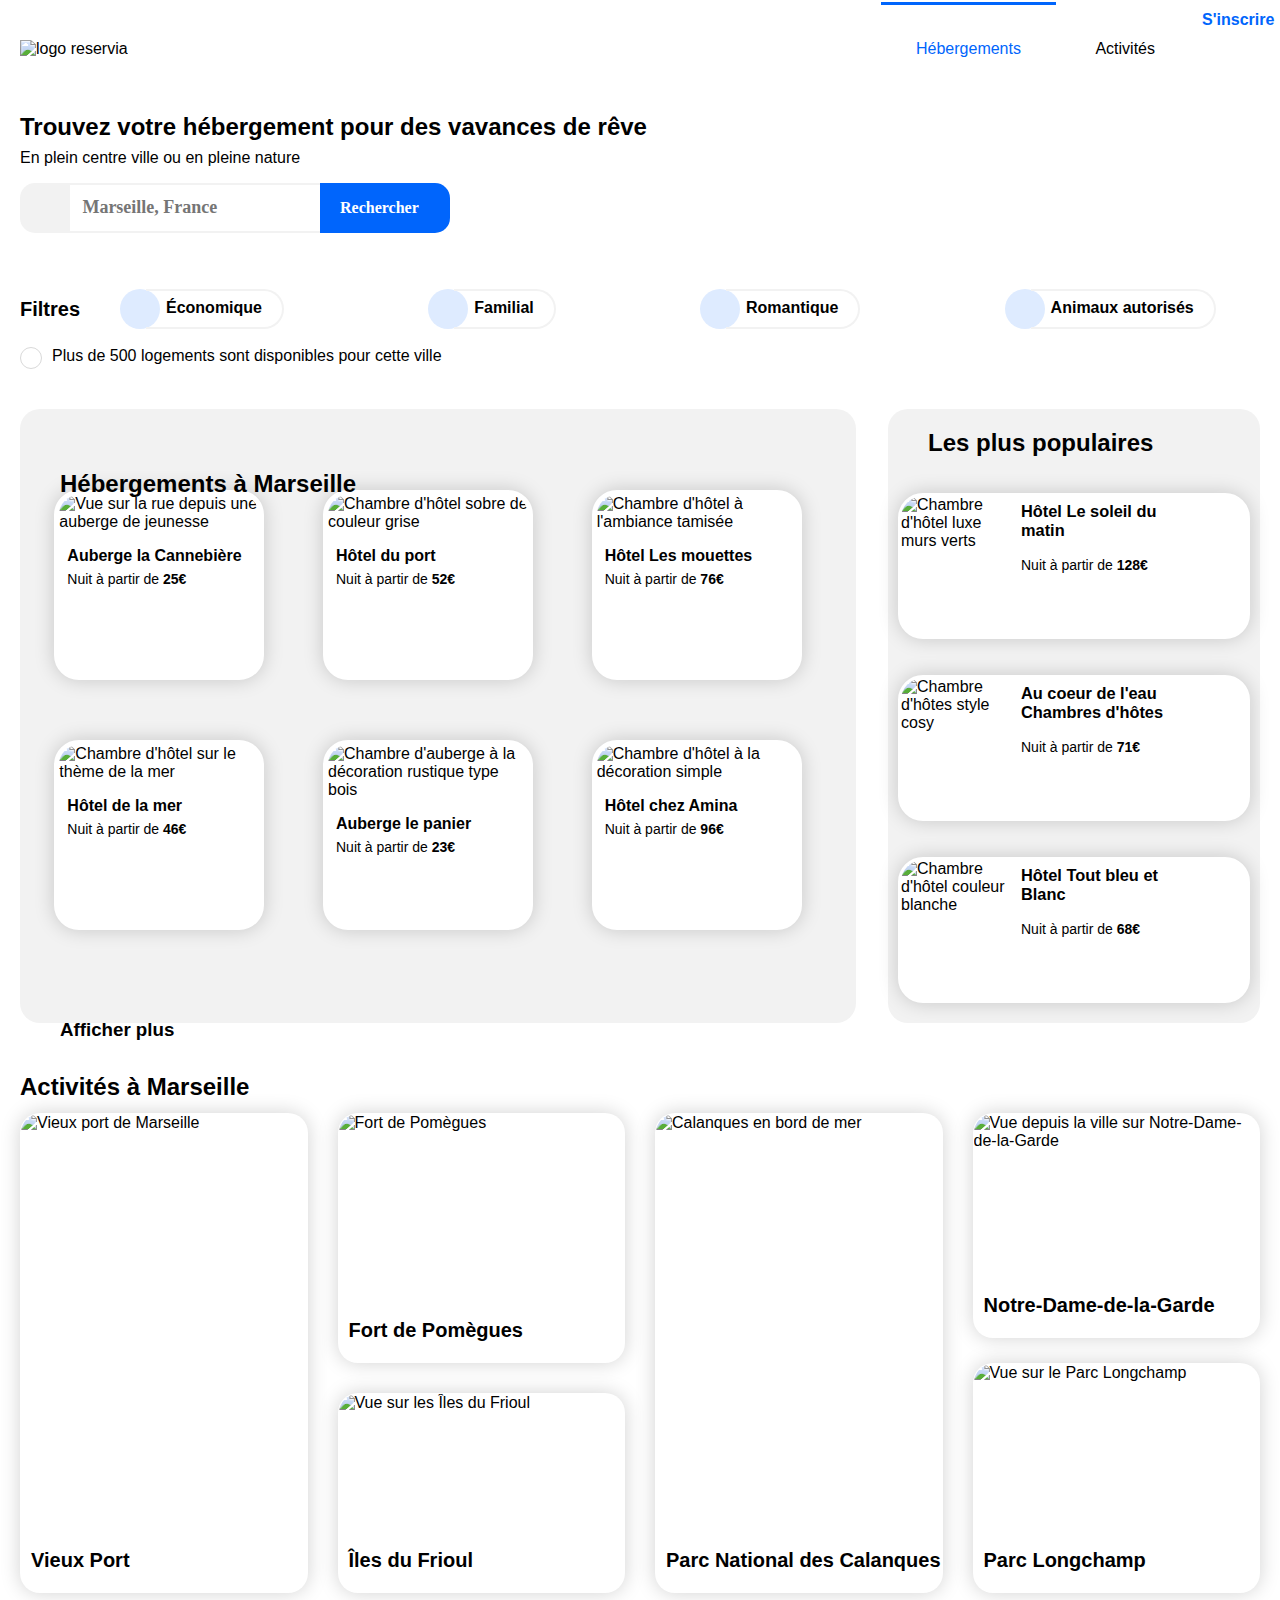
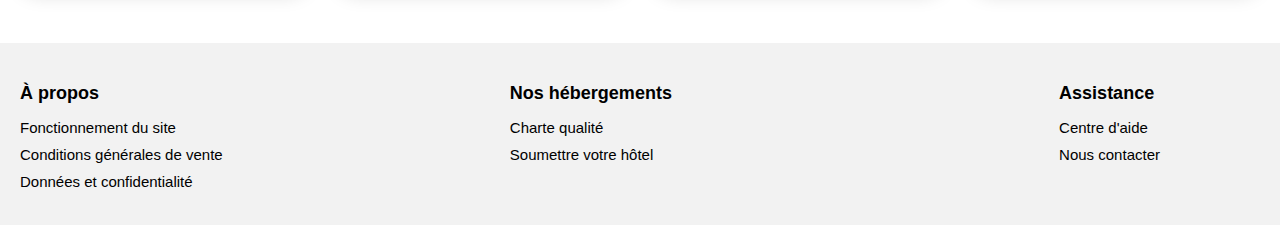
==== commit b7718dee: "Page terminée Version 1.0" ====
--- a/index.html
+++ b/index.html
@@ -4,29 +4,33 @@
     <meta charset="utf-8"/>
     <title>Reservia</title>
     <meta name="viewport" content="width=device-width, initial-scale=1.0" />
+    <link rel="stylesheet" href="https://cdnjs.cloudflare.com/ajax/libs/normalize/8.0.1/normalize.min.css" integrity="sha512-NhSC1YmyruXifcj/KFRWoC561YpHpc5Jtzgvbuzx5VozKpWvQ+4nXhPdFgmx8xqexRcpAglTj9sIBWINXa8x5w==" crossorigin="anonymous" />
     <link rel="stylesheet" href="reservia_style.css"/>
     <link rel="stylesheet" href="https://use.fontawesome.com/releases/v5.15.2/css/all.css" integrity="sha384-vSIIfh2YWi9wW0r9iZe7RJPrKwp6bG+s9QZMoITbCckVJqGCCRhc+ccxNcdpHuYu" crossorigin="anonymous">
 </head>
     <body>
         <div id="bloc_page">
             <header class="header"> <!-- Header avec logo et menu de navigation -->
-                <img class="headerimg" src='images/logo/Reservia.svg' alt='logo reservia'  /> 
-             
+                <div class="headerimgsignup">
+                <img class="headerimg" src='images/logo/Reservia.svg' alt='logo reservia'  />
+                <a class="headersignup" href='#'>S'inscrire</a>
+                </div>
                 <nav class="headernav">
 
-                    <a class="headernavlink" href='#hosting'>Hébergements</a>
-                    <a class="headernavlink" href='#activities'>Activités</a>
-                    <a class="headersignup" href='#'>S'inscrire</a>
-                 
+                    <a class="headernavlink firstlink" href='#hosting'>Hébergements</a>
+                    <a class="headernavlink secondlink" href='#activities'>Activités</a>
+                    
                 </nav>
+                
             </header>
             
             
-            <main class="content"> <!-- Balise main contenant toute la page excépté le header et le footer -->
+                <main class="content"> <!-- Balise main contenant toute la page excépté le header et le footer -->
                 
                 <section class="search"> <!-- Première section, avec le menu de recherche, les filtres et le 'i' -->
                     <header class="searchheader">
                         <h1 class="searchheadertitle">Trouvez votre hébergement pour des vavances de rêve</h1>
+                    
                         <p class="searchheadersubtitle">En plein centre ville ou en pleine nature</p>
                     </header>
                     
@@ -36,20 +40,26 @@
                                 <form class="searchformulaireform" method='post' action='traitement.php'>
                                     <input type='search' name='search' id='search' placeholder='Marseille, France' size='25' class="searchformulaireformarea" />
                                 </form>
-                                <input type="submit" value="Rechercher" class="searchformulairebutton"/>
-                        
+                                
+                                <div class="searchformulairebutton">
+                                
+                                <input type="submit" value="" class="searchformulairebuttoninput"/>
+                                
+                                <p class="searchformulairebuttontextdesktop">Rechercher</p>
+                                
+                                <p class="searchformulairebuttontextmobile"><i class="fas fa-search"></i></p>
+                                
+                                </div>
                         </div>                                                                                                                                                                    
                     
-                    <br/> <!-- Temporaire, relatif à la construction du html -->
-                    
-                    
-                    <div class="searchfilters">
-                        <h2 class="searchfilterstitle">Filtres</h2> 
-                            <span class="searchfilterslinks"> <a class="searchfilterslinkseco" href="#" > <div class="searchfilterslinkssvg"> <i class="fas fa-money-bill-wave" id="eco"></i> </div> <span class="searchfilterslinkstext"> Économique </span></a> </span> 
-                            <span class="searchfilterslinks"> <a class="searchfilterslinksfamily" href="#" > <div class="searchfilterslinkssvg"> <i class="fas fa-child" id="child"></i> </div> <span class="searchfilterslinkstext"> Familial </span></a> </span>
-                            <span class="searchfilterslinks"> <a class="searchfilterslinkslove" href="#" > <div class="searchfilterslinkssvg"> <i class="fas fa-heart" id="love"></i> </div> <span class="searchfilterslinkstext"> Romantique </span></a> </span>
-                            <span class="searchfilterslinks"> <a class="searchfilterslinkspet" href="#" > <div class="searchfilterslinkssvg"> <i class="fas fa-dog" id="dog"></i> </div> <span class="searchfilterslinkstext"> Animaux autorisés </span></a> </span>
-                    </div>
+                        <h2 class="searchfilterstitle">Filtres</h2>
+                        <div class="searchfilters">
+                         
+                            <span class="searchfilterslinks"> <a class="searchfilterslinkseco" href="#" > <span class="searchfilterslinkssvg"> <i class="fas fa-money-bill-wave" id="eco"></i> </span> <span class="searchfilterslinkstext"> Économique </span></a> </span> 
+                            <span class="searchfilterslinks"> <a class="searchfilterslinksfamily" href="#" > <span class="searchfilterslinkssvg"> <i class="fas fa-child" id="child"></i> </span> <span class="searchfilterslinkstext"> Familial </span></a> </span>
+                            <span class="searchfilterslinks"> <a class="searchfilterslinkslove" href="#" > <span class="searchfilterslinkssvg"> <i class="fas fa-heart" id="love"></i> </span> <span class="searchfilterslinkstext"> Romantique </span></a> </span>
+                            <span class="searchfilterslinks"> <a class="searchfilterslinkspet" href="#" > <span class="searchfilterslinkssvg"> <i class="fas fa-dog" id="dog"></i> </span> <span class="searchfilterslinkstext"> Animaux autorisés </span></a> </span>
+                        </div>
                     
                     <br/>
                     
@@ -70,20 +80,20 @@
             
                 
                 <section class="hosting" id ="hosting"><!-- Deuxième section, avec 'Hébergements à Marseille' et 'Les plus populaires' -->                
-                    <div class="hostingmain"> <!-- Div de "Hébergements à Marseille"-->
+                    <aside class="hostingmain"> <!-- Div de "Hébergements à Marseille"-->
                         <header class="hostingmainheader">
                             <h2 class="hostingmainheadertitle">Hébergements à Marseille</h2>
                         </header>
-                    
-                        <article class="hostingmaincard">
+                        
+                        
+                        
+                        <article class="hostingmaincard hostingmaincard01">
                         <a href="#">
                             <figure class="hostingmaincardfigure">
                                 <img class="hostingmaincardfigureimg" src="images/hebergements/4_small/marcus-loke-WQJvWU_HZFo-unsplash.jpg" alt="Vue sur la rue depuis une auberge de jeunesse" />
                                 
                                 <div class="hostingmaincardtext">
-                                <figcaption class="hostingmaincardfigurecaption">
-                                    <h3 class="hostingmaincardfigurecaptiontitle">Auberge la Cannebière</h3>
-                                </figcaption>
+                                    <h3 class="hostingmaincardfiguretitle">Auberge la Cannebière</h3>
                             <p class="hostingmaincarddesc"> Nuit à partir de  <strong class="hostingmaincarddescprice">25€</strong> </p>
                                 
                             <div class="hostingmaincardgrade"> 
@@ -100,16 +110,14 @@
                         </a>
                         </article>
                         
-                        <article class="hostingmaincard">
+                        <article class="hostingmaincard hostingmaincard02">
                         <a href="#">
                             <figure class="hostingmaincardfigure">
                                 <img class="hostingmaincardfigureimg" src="images/hebergements/4_small/fred-kleber-gTbaxaVLvsg-unsplash.jpg" alt="Chambre d'hôtel sobre de couleur grise" />
                                 
                                 
                                 <div class="hostingmaincardtext">
-                                <figcaption class="hostingmaincardfigurecaption">
-                                    <h3 class="hostingmaincardfigurecaptiontitle">Hôtel du port</h3>
-                                </figcaption>
+                                    <h3 class="hostingmaincardfiguretitle">Hôtel du port</h3>
                             <p class="hostingmaincarddesc"> Nuit à partir de  <strong class="hostingmaincarddescprice">52€</strong> </p>
                             
                             <div class="hostingmaincardgrade">
@@ -126,15 +134,13 @@
                         </a>
                         </article>
                                             
-                        <article class="hostingmaincard">
+                        <article class="hostingmaincard hostingmaincard03">
                         <a href="#">
                             <figure class="hostingmaincardfigure">
                                 <img class="hostingmaincardfigureimg" src="images/hebergements/4_small/reisetopia-B8WIgxA_PFU-unsplash.jpg" alt="Chambre d'hôtel à l'ambiance tamisée" />
                                 
                                 <div class="hostingmaincardtext">
-                                <figcaption class="hostingmaincardfigurecaption">
-                                    <h3 class="hostingmaincardfigurecaptiontitle">Hôtel Les mouettes</h3>
-                                </figcaption>
+                                    <h3 class="hostingmaincardfiguretitle">Hôtel Les mouettes</h3>
                             <p class="hostingmaincarddesc"> Nuit à partir de  <strong class="hostingmaincarddescprice">76€</strong> </p>
                             
                             <div class="hostingmaincardgrade">
@@ -150,16 +156,18 @@
                             
                         </a>
                         </article>
-                                            
-                        <article class="hostingmaincard">
+                        
+                        
+                        
+                        
+                        
+                        <article class="hostingmaincard hostingmaincard04">
                         <a href="#">
                             <figure class="hostingmaincardfigure">
                                 <img class="hostingmaincardfigureimg" src="images/hebergements/4_small/annie-spratt-Eg1qcIitAuA-unsplash.jpg" alt="Chambre d'hôtel sur le thème de la mer" />
                                 
                                 <div class="hostingmaincardtext">
-                                <figcaption class="hostingmaincardfigurecaption">
-                                    <h3 class="hostingmaincardfigurecaptiontitle">Hôtel de la mer</h3>
-                                </figcaption>
+                                    <h3 class="hostingmaincardfiguretitle">Hôtel de la mer</h3>
                             <p class="hostingmaincarddesc"> Nuit à partir de  <strong class="hostingmaincarddescprice">46€</strong> </p>
                             
                             <div class="hostingmaincardgrade">
@@ -176,15 +184,13 @@
                         </a>
                         </article>
                                             
-                        <article class="hostingmaincard">
+                        <article class="hostingmaincard hostingmaincard05">
                         <a href="#">
                             <figure class="hostingmaincardfigure">
                                 <img class="hostingmaincardfigureimg" src="images/hebergements/4_small/nicate-lee-kT-ZyaiwBe0-unsplash.jpg" alt="Chambre d'auberge à la décoration rustique type bois" />
                                 
                                 <div class="hostingmaincardtext">
-                                <figcaption class="hostingmaincardfigurecaption">
-                                    <h3 class="hostingmaincardfigurecaptiontitle">Auberge le panier</h3>
-                                </figcaption>
+                                    <h3 class="hostingmaincardfiguretitle">Auberge le panier</h3>
                             <p class="hostingmaincarddesc"> Nuit à partir de  <strong class="hostingmaincarddescprice">23€</strong> </p>
                             
                             <div class="hostingmaincardgrade">
@@ -201,15 +207,13 @@
                         </a>
                         </article>
                                             
-                        <article class="hostingmaincard">
+                        <article class="hostingmaincard hostingmaincard06">
                         <a href="#">
                             <figure class="hostingmaincardfigure">
                                 <img class="hostingmaincardfigureimg" src="images/hebergements/4_small/febrian-zakaria-M6S1WvfW68A-unsplash.jpg" alt="Chambre d'hôtel à la décoration simple" />
                                 
                                 <div class="hostingmaincardtext">
-                                <figcaption class="hostingmaincardfigurecaption">
-                                    <h3 class="hostingmaincardfigurecaptiontitle">Hôtel chez Amina</h3>
-                                </figcaption>
+                                    <h3 class="hostingmaincardfiguretitle">Hôtel chez Amina</h3>
                             <p class="hostingmaincarddesc"> Nuit à partir de  <strong class="hostingmaincarddescprice">96€</strong> </p>
                             
                             <div class="hostingmaincardgrade">
@@ -225,7 +229,10 @@
                             
                         </a>
                         </article>
-                                            
+                        
+                    
+                        
+                        
                         <footer class="hostingmainfooter">
                             
                             <a href="#" class="hostingmainfooterseemore">
@@ -234,10 +241,10 @@
                             
                         </footer>                                                                                    
                     
-                    </div> <!-- Fin de Div "Hébergements à Marseille" -->
+                    </aside> <!-- Fin de aside "Hébergements à Marseille" -->
                     
                     <aside class="hostingpopular"> <!-- Aside pour "Les plus populaire"-->
-                    <header class="hostingpopularheader">
+                    <header class="hostingpopularheader"> 
                         <h2 class="hostingpopulartitle">Les plus populaires</h2>
                         <i class="fas fa-chart-line" id="graphic"></i>
                     </header>
@@ -248,9 +255,9 @@
                                 <img class="hostingpopularcardfigureimg" src="images/hebergements/4_small/emile-guillemot-Bj_rcSC5XfE-unsplash.jpg" alt="Chambre d'hôtel luxe murs verts" />
                                 
                                 <div class="hostingpopularcardtext">
-                                <figcaption class="hostingpopularcardfigurecaption">
-                                    <h3 class="hostingpopularcardfigurecaptiontitle">Hôtel Le soleil du matin</h3>
-                                </figcaption>
+                                
+                                    <h3 class="hostingpopularcardfiguretitle">Hôtel Le soleil du matin</h3>
+                                
                             <p class="hostingpopularcarddesc"> Nuit à partir de  <strong class="hostingpopularcarddescprice">128€</strong> </p>
                             
                             <div class="hostingpopularcardgrade">
@@ -273,9 +280,9 @@
                                 <img class="hostingpopularcardfigureimg" src="images/hebergements/4_small/aw-creative-VGs8z60yT2c-unsplash.jpg" alt="Chambre d'hôtes style cosy" />
                                 
                                 <div class="hostingpopularcardtext">
-                                <figcaption class="hostingpopularcardfigurecaption">
-                                    <h3 class="hostingpopularcardfigurecaptiontitle">Au coeur de l'eau<br/>Chambres d'hôtes</h3>
-                                </figcaption>
+                                
+                                    <h3 class="hostingpopularcardfiguretitle">Au coeur de l'eau Chambres d'hôtes</h3>
+                                
                             <p class="hostingpopularcarddesc"> Nuit à partir de  <strong class="hostingpopularcarddescprice">71€</strong> </p>
                             
                             <div class="hostingpopularcardgrade">
@@ -298,9 +305,9 @@
                                 <img class="hostingpopularcardfigureimg" src="images/hebergements/4_small/febrian-zakaria-sjvU0THccQA-unsplash.jpg" alt="Chambre d'hôtel couleur blanche" />
                                 
                                 <div class="hostingpopularcardtext">
-                                <figcaption class="hostingpopularcardfigurecaption">
-                                    <h3 class="hostingpopularcardfigurecaptiontitle">Hôtel Tout bleu et Blanc</h3>
-                                </figcaption>
+                                
+                                    <h3 class="hostingpopularcardfiguretitle">Hôtel Tout bleu et Blanc</h3>
+                                
                             <p class="hostingpopularcarddesc"> Nuit à partir de  <strong class="hostingpopularcarddescprice">68€</strong> </p>
                             
                             <div class="hostingpopularcardgrade">
@@ -317,7 +324,7 @@
                         </a>
                     </article>
                     
-                    </aside>
+                    </aside> <!-- Fin de aside "Les plus populaires" -->
                 </section> <!-- Fin de la deuxième section, avec la div : 'Hébergements à Marseille' et le aside : 'Les plus populaires' -->
                 
             
@@ -392,9 +399,7 @@
             <footer class="footer"> <!-- Footer, contenant 'À propos', 'Nos hébergements' et 'Assistance'-->
                 <div class="footerdiv">
                 <section class="footerabout">
-                    <header class="footeraboutheader">
-                        <h2 class="footeraboutheadertitle">À propos</h2>
-                    </header>
+                        <h2 class="footerabouttitle">À propos</h2>
                     <div class="footeraboutlinks">
                         <a class="footeraboutlinkslinks" href="#">Fonctionnement du site</a> 
                         <a class="footeraboutlinkslinks" href="#">Conditions générales de vente</a> 
@@ -403,9 +408,7 @@
                 </section>
                 
                 <section class="footerourhostings">
-                    <header class="footerourhostingsheader">
-                        <h2 class="footerourhostingsheadertitle">Nos hébergements</h2>
-                    </header>
+                        <h2 class="footerourhostingsrtitle">Nos hébergements</h2>
                     <div class="footerourhostingslinks">
                         <a class="footerourhostingslinkslinks" href="#">Charte qualité</a> 
                         <a class="footerourhostingslinkslinks" href="#">Soumettre votre hôtel</a>
@@ -413,9 +416,7 @@
                 </section>
                 
                 <section class="footerassist">
-                    <header class="footerassistheader">
-                        <h2 class="footerassistheadertitle">Assistance</h2>
-                    </header>
+                        <h2 class="footerassisttitle">Assistance</h2>
                     <div class="footerassistlinks">
                         <a class="footerassistlinkslinks" href="#">Centre d'aide</a> 
                         <a class="footerassistlinkslinks" href="#">Nous contacter</a>
--- a/reservia_style.css
+++ b/reservia_style.css
@@ -16,6 +16,14 @@
     
 }
 
+
+body
+{
+    width: 100%;
+    margin: 0px;
+    overflow-x: hidden; 
+}    
+
 h1
 {
     
@@ -24,12 +32,6 @@
 }
 
 
-#bloc_/page
-{
-    width: 1240px;  /* !!!!!!!!!! PASSER EN 1240 ET FAIRE MODIFS */
-    margin: auto;
-}
-
 main
 {
     max-width: 1240px;
@@ -40,7 +42,7 @@
 
 .header
 {
-        width: 1240px;
+        max-width: 1240px;
         margin: auto;
         display: flex;
         flex-direction: row;
@@ -48,19 +50,13 @@
         margin-top: 40px;
 }
 
-
-.headernavlink
-{
-    
-    padding: 35px;
-
-}
-
 .headersignup
 {
     color: #0065FC;
     font-weight: bold;
-}
+    margin-right: 50%;
+}
+
 
 /* Gère le comportement des liens de la page et dans le header */
 
@@ -70,19 +66,108 @@
     text-decoration: none;
 }
 
-a[href="#hosting"]
+/* Gère le header sur les appareils d'une taille min de 1240px */ 
+
+@media screen and (min-width: 1240px)
+{
+    a[href="#hosting"]
 {
     color: #0065FC;
     border-top: 3px solid #0065FC;
 }
-
-a[href="#activities"]:hover
+    
+    
+    
+    a[href="#activities"]:hover
 {
     color: #0065FC;
     border-top: 3px solid #0065FC;
     transition-duration: 0.2ms;
 }
 
+.headersignup
+{
+    position: relative;
+    top: -29px;
+    right: -1070px;
+    margin-right: 100px;
+}
+
+
+.headernavlink
+{
+    padding: 35px;
+}
+
+.headernav
+{
+    margin-right: 70px;
+}
+
+}
+
+/* Gère le header sur les appareils d'une taille max de 1239px */ 
+
+@media screen and (max-width: 1239px)
+{
+    .header 
+{
+    display: block;
+    width: 100vw;
+    margin: auto;
+}
+    
+.headerimgsignup
+{
+    display: flex;
+    justify-content: space-between;
+    width: 100vw;
+}
+    
+.headerimg 
+{
+    margin-left: 20px;
+}
+
+.headersignup
+{
+    margin-right: 30px;
+    margin-top: 15px;
+}
+    
+.headernav
+{
+    display: flex;
+    justify-content: space-around;
+    width: 100vw;
+    margin-top: 10px;
+}
+    
+.firstlink
+{
+    color: #0065FC;
+    border-bottom: 2px solid #0065FC;
+    width: 50%;
+    text-align: center;
+    padding-bottom: 0px;
+}
+    
+.secondlink
+{
+    width: 50%;
+    text-align: center;
+    padding-bottom: 10px;
+    border-bottom: 2px solid lightgrey;
+}
+    
+.secondlink:hover
+{
+    color: #0065FC;
+    border-bottom: 2px solid #0065FC;
+}
+}
+
+   
 /* Gère le titre principal de la page */
 
 .searchheader
@@ -117,7 +202,6 @@
     background-color: #F2F2F2;
     border-radius: 15px 0 0 15px;
 }
-
 
 .searchformulaireformarea
 {
@@ -129,42 +213,57 @@
     font-family: "Raleway";
     font-size: 18px;
     font-weight: bold;
-    
 }
 
 .searchformulairebutton
 {
-    background-color: #0065FC;
+    display: flex;
+}
+
+.searchformulairebuttontextdesktop
+{
+    margin-left: -110px;
     font-family: "Raleway";
-    font-size: 18px;
+    font-size: 16px;
     font-weight: bold;
     color: white;
+}
+
+.searchformulairebuttoninput
+{
+    background-color: #0065FC;
+    color: white;
     width: 130px;
+    height: 49.5px;
     border-radius: 0 15px 15px 0;
     box-shadow: 15px 15px 15px white;
     border: none;
 }
 
+
+@media screen and (min-width: 850px)
+{
+    .searchformulairebuttontextmobile
+{
+    display: none;
+}
+}
+
 /* Gère le champ des filtres de la page */
 
 
 .searchfilters
 {
-    display:flex;
+    display: flex;
     flex-direction: row;
     justify-content: space-between;
-    width: 900px;
-    
-    
 }
 
 .searchfilterstitle
 {
-    
     font-size: 20px;
     font-weight: bold;
 }
-
 
 .searchfilterslinks
 {
@@ -172,6 +271,8 @@
    flex-direction: row;
    justify-content: space-between;
    align-items: center;
+   margin-right: auto;
+   width: -moz-fit-content;
 }
 
 .searchfilterslinkseco, .searchfilterslinksfamily, .searchfilterslinkslove, .searchfilterslinkspet
@@ -180,7 +281,6 @@
     flex-flow: row;
     justify-content: center;
 }
-
 
 #eco, #child, #love, #dog
 {
@@ -188,7 +288,6 @@
     font-size: 18px;
     color: #0065FC;
 }
-
 
 .searchfilterslinkstext
 {
@@ -198,7 +297,6 @@
     border-radius: 0px 20px 20px 0px;
     font-size: 16px;
     font-weight: bold;
-    
 }
 
 .searchfilterslinkssvg
@@ -209,7 +307,21 @@
     background-color: #DEEBFF;
     border-radius: 20px 20px 20px 20px;
     margin-right: -14px;
-    
+}
+
+@media screen and (min-width: 1077px)
+{
+    .searchfilterstitle
+    {
+        position: relative;
+        top: 48px;
+    }
+    
+    .searchfilters
+    {
+        position: relative;
+        left: 100px
+    }
 }
 
 .searchfilterslinkstext:hover /* Définit le comportement des liens de Filtres au survol */
@@ -219,17 +331,6 @@
 
 /* Gère le champ de résultat de recherche de la page */
 
-
-.search_i_icon
-{
-    border: 1px solid #F2F2F2;
-    color: #0065FC;
-    font-weight: bold;
-    border-radius: 100%;
-    padding: 1px;
-    margin-right: 20px;
-    text-align: center;
-}
 
 .searchresult
 {
@@ -241,8 +342,6 @@
 {
     height: 20px;
     width: 20px;
-    min-height: 15px;
-    min-width: 15px;
     border: solid 1px #d9d9d9;
     border-radius: 100%;
     display: flex;
@@ -250,11 +349,24 @@
     justify-content: center;
     margin-right: 10px;
     color: #0065FC;
-}
-
-
-
-
+    font-size: 12px;
+}
+
+@media screen and (min-width: 850px)
+{
+    .search 
+    {
+        margin-left: 50px
+    }
+}
+
+@media screen and (min-width: 1240px)
+{
+    .search 
+    {
+        margin-left: 0px
+    }
+}
 
 /* Gère les "cards" de "Hébergements à Marseille */
 
@@ -263,35 +375,63 @@
     background-color: #F2F2F2;
     border-radius: 20px;
     margin-top: 40px;
-    padding-bottom: 80px;
+    padding-top: 65px;
+    padding-bottom: 50px;
+    padding-right: 30px;
     display: flex;
     flex-flow: wrap;
     width: 65%;
-    height: 100%;
+    height: auto; 
+}
+
+
+
+
+
+
+@media screen and (max-width: 1077px)
+{
+    .hostingmain
+    {
+        padding-bottom: 50px;
+    }
 }
 
 .hostingmainheader
 {
     position: absolute;
     font-weight: bolder;
-    margin-left: 50px;
-    margin-bottom: 0px;
-}
-
-.hostingmainfooter
+    top: 450px;
+    margin-left: 40px;
+}
+
+@media screen and (max-width: 1077px)
+{
+    .hostingmainfooter
+    {
+        position: absolute;
+        top: 1200px;
+        margin-left: 40px;
+    }
+}
+
+@media screen and (min-width: 1078px)
+{
+    .hostingmainfooter
 {
     position: absolute;
-    padding-top: 530px;
-    padding-left: 50px;
     font-weight: bolder;
-}
+    top: 1000px;
+    margin-left: 40px;
+}
+}
+
 
 .hostingmaincard
 {
-    margin-top: 60px;
-    margin-left: 20px;
-    margin-bottom: -25px;
-    display: flex;
+    display: flex;
+    margin-left: auto;
+    margin-right: auto;
     flex-direction: column;
 }
 
@@ -301,7 +441,7 @@
     border: 5px solid white;
     border-radius: 25px;
     box-shadow: 0 0 20px #0000002e;
-    width: 210px; 
+    width: 200px; 
     height: 180px;
     margin-right: 5px;
     margin-left: 15px;
@@ -322,12 +462,11 @@
     font-size: 14px;
 }
 
-.hostingmaincardfigurecaption
-{
-    font-size: 14px;
-    font-weight: 1000;
-    padding-top: -px;
-    margin-bottom: -15px;
+.hostingmaincardfiguretitle
+{
+    font-size: 16px;
+    font-weight: 900;
+    margin-bottom: -8px;
 }
 
 .hostingmaincarddesc
@@ -372,13 +511,13 @@
 
 .hostingpopular
 {
+    display: flex;
+    flex-flow: column;
     background-color: #F2F2F2;
     width: 30%;
     height: 100%;
-    display: flex;
-    flex-flow: column;
     margin-top: 40px;
-    padding-bottom: 50px;
+    padding-bottom: 0px;
     border-radius: 20px;
 }
 
@@ -398,13 +537,22 @@
     display: flex;
     background-color: white;
     box-shadow: 0 0 20px #0000002e;
-    width: 310px;
-    margin-left: -0px;    /* POURQUOI CA FAIT CA??? */
-    margin-left: 25px;    /* POURQUOI CA FAIT CA??? */
+    width: auto;
+    height: auto;
+    margin-left: 10px;    
+    margin-right: 10px;
     border: 3px solid white;
     border-radius: 25px;
     overflow: hidden;
-    
+    margin-bottom: 20px;
+}
+
+@media screen and (max-width: 1077px)
+{
+    .hostingpopularcardfigure 
+    {
+        margin-bottom: 80px;
+    }
 }
 
 
@@ -412,7 +560,7 @@
 {
     object-fit: cover;
     width: 110px;
-    height: 120px;
+    height: 140px;
 }
 
 .hostingpopularcardtext
@@ -425,7 +573,7 @@
 
 .hostingpopularcarddesc
 {
-    margin-top: -10px;
+    margin-top: auto;
 }
 
 .hostingpopularcardgrade
@@ -433,23 +581,41 @@
     margin-top: 30px;
 }
 
+@media screen and (max-width: 1077px)
+{
+       .hostingpopularcardfiguretitle
+       {
+           font-size: 15px;
+           margin-bottom: 0px;
+       }
+       
+       .hostingpopularcarddesc
+       {
+           margin-top: 0;
+       }
+       
+       .hostingpopularcardgrade
+       {
+           margin-top: 10px
+       }
+}
+
 
 /* Gère le activities de la page */
 
-.activitiesmain
-{
-    width: 100%;
-    display: grid;
-    margin-top: 30px;
-    grid-template-columns: 1fr 1fr 1fr 1fr;
-    grid-column-gap: 30px;
-    grid-template-rows: 60px 225px 25px 30px 200px;
-    
-}
-
-    
-
-
+@media screen and (min-width: 850px)
+{
+    .activitiesmain
+    {
+        width: 100%;
+        display: grid;
+        margin-top: 30px;
+        grid-template-columns: 1fr 1fr 1fr 1fr;
+        grid-column-gap: 30px;
+        grid-template-rows: 60px 225px 25px 30px 200px;
+    }
+    
+}
 .activitiescard 
 {
     display: flex;
@@ -460,7 +626,6 @@
     box-shadow: 0 0 20px #0000002e;
 }
 
-
 /* Un élément parent en position relative permet de placer à l'intérieur les éléments comme on le veut avec la position absolute. 
 Si l'élément parent est lui-même dans un élément flex, on rajoute flex : 1 par exemple pour appliquer. 
 Ici, cela permet de faire en sorte que les images dans les div .activitiesmaincard s'adaptent automatiquement lorsque l'on change la disposition en grid. 
@@ -490,50 +655,60 @@
     font-weight: bolder;
 }
 
-
-.activitiesmainheadertitle
-{
-    grid-column: 1 / 2;
-    grid-row: 1 / 2;
-}
-
-.activitiescard01
-{
-    grid-column: 1 / 2;
-    grid-row: 2 / 6;
-}
-
-.activitiescard02
-{
-    grid-column: 2 / 3;
-    grid-row: 2 / 4;
-}
-
-.activitiescard03
-{
-    grid-column: 2 / 3;
-    grid-row: 5 / 6;
-}
-
-.activitiescard04
-{
-    grid-column: 3 / 4;
-    grid-row: 2 / 6;
-}
-
-.activitiescard05
-{
-    grid-column: 4 / 5;
-    grid-row: 2 / 3;
-}
-
-.activitiescard06
-{
-    grid-column: 4 / 5;
-    grid-row: 4 / 6;
-}
-
-
+@media screen and (max-width: 1077px)
+{
+    .activitiesmainheadertitle
+    {
+        font-size: 19px;
+    }
+}
+
+
+@media screen and (min-width: 850px)
+{
+    .activitiesmainheadertitle
+    {
+        grid-column: 1 / 2;
+        grid-row: 1 / 2;
+    }
+    
+    .activitiescard01
+    {
+        grid-column: 1 / 2;
+        grid-row: 2 / 6;
+    }
+    
+    .activitiescard02
+    {
+        grid-column: 2 / 3;
+        grid-row: 2 / 4;
+    }
+    
+    .activitiescard03
+    {
+        grid-column: 2 / 3;
+        grid-row: 5 / 6;
+    }
+    
+    .activitiescard04
+    {
+        grid-column: 3 / 4;
+        grid-row: 2 / 6;
+    }
+    
+    .activitiescard05
+    {
+        grid-column: 4 / 5;
+        grid-row: 2 / 3;
+    }
+    
+    .activitiescard06
+    {
+        grid-column: 4 / 5;
+        grid-row: 4 / 6;
+    }
+
+}
 /* Gère le footer de la page */ 
 
 
@@ -544,14 +719,13 @@
     margin-top: 50px;
     padding-top: 25px;
     padding-bottom: 25px;
-   
 }
 
 .footerdiv
 {
     display: flex;
     justify-content: space-between;
-    width: 1240px;
+    max-width: 1240px;
     margin: auto;
 }
 
@@ -575,7 +749,6 @@
 {
     font-size: 18px;
     font-weight: 900;
-    
 }
 
 .footer a
@@ -590,73 +763,446 @@
 }
 
 
-
-/* Nouvelles règles si la fenêtre fait au plus 1024px de large */
-
-@media screen and (max-width: 1024px)
-{
-    #bloc_page
-    {
-        width: 600px;
+/* Gère le comportement de la page sur des appareils d'une taille max de 850px */
+
+@media screen and (max-width: 850px) 
+{
+    
+                                                                                                                                                                                                   
+    /* Gère le comportement du titre principal de la page sur les appareils d'une taille max de 850px */
+    
+    main 
+    {
+        width: 100vw;
+        margin-top: 30px;
+    }
+    
+    body
+    {
+        width: 100%;
+        margin: 0px;
+    }    
+    
+    .search 
+    {
+        width: 90%;
         margin: auto;
     }
     
-    
-    .header
-    {
+    .searchheader
+    {
+        margin-top: -10px;
+        margin: auto;
+    }
+    
+    /* Gère le comportement du champ de recherche sur les appareils d'une taille max de 850px */
+    
+    .searchformulaire
+    {
+        margin-top: 30px;
+    }
+    
+    .searchformulaireformarea
+    {
+        width: 220px;
+    }
+    
+    .searchformulairebuttoninput
+    {
+        width: 50px;
+    }
+    
+    .searchformulairebuttontextmobile
+    {
+        margin-left: -32px;
+        font-family: "Raleway";
+        font-size: 16px;
+        font-weight: bold;
+        color: white;
+    }
+    
+    .searchformulairebuttontextdesktop
+    {
+        display: none;
+    }    
+    
+    /* Gère le comportement des filtres sur les appareils d'une taille max de 850px */
+    
+    .searchfilters 
+    {
+        width: 100%;
         display: flex;
-        flex-direction: row;
+        flex-flow: row wrap;
+    }
+    
+    .searchfilterslinks 
+    {
+        margin: 5px;
+    }
+    
+    /* Gère le comportement du résultat des recherches sur les appareils d'une taille max de 850px */
+    
+    .searchresultwrapicon
+    {
+        font-size: 9px;
+    }
+    
+    /* Gère le comportement de Hosting sur les appareils d'une taille max de 850px */
+    
+    .hosting
+    {
+    display: flex;
+    flex-flow: column-reverse;
+    }
+    
+    /* Gère le comportement de Hosting Popular sur les appareils d'une taille max de 850px */
+    
+    .hostingpopularheader
+    {
+        display: flex;
         justify-content: space-between;
+        width: 100vw;
+        font-size: 16px;
+        margin-top: 15px;
+        margin-right: 0px;
+        margin-left: 0px;
+    }
+    
+    .hostingpopulartitle
+    {
+        padding-left: 10px;
+    }
+    
+    #graphic
+    {
+        font-size: 22px;
+        padding-right: 30px;
+    }
+    
+    .hostingpopular
+    {
+        background-color: #F2F2F2;
+        width: 100vw;
+        height: auto;
+        display: flex;
+        flex-flow: column;
+        justify-content: space-around;
+        align-items: center;
+        border-radius: 0px;
+    }
+    
+    .hostingpopularcardfigure 
+    {
+        display: flex;
+        background-color: white;
+        box-shadow: 0 0 20px #0000002e;
+        width: 90vw;
+        border: 5px solid white;
+        border-radius: 25px;
+        overflow: hidden;
+        margin-bottom: 20px;
+    }
+
+    .hostingpopularcardfigureimg
+    {
+        object-fit: cover;
+        width: 140px;
+        height: 140px;
+    }
+
+    .hostingpopularcardgrade
+    {
+        margin-top: 50px;
+    }
+    
+    
+    /* Gère le main hosting sur les appareils d'une taille max de 850px */
+    
+    .hostingmainheader
+    {
+        position:unset;
+        font-weight: bolder;
+        width: 100vw;
+        margin-right: 0px;
+        margin-left: 30px;
+    }
+    
+    .hostingmainfooter
+    {
+        position: unset;
+        font-weight: bolder;
+        width: 100vw;
+        margin-right: 0px;
+        margin-left: 40px;
+    }
+    
+    .hostingmain
+    {
+        background-color: white;
+        border-radius: 0px;
+        margin-top: 0px;
+        padding-right: 0px;
+        display: flex;
+        justify-content: space-around;
+        align-content: center;
+        width: 100vw;
+        height: 100%;
+    }
+    
+    .hostingmaincardfigure
+    {
+        background-color: white;
+        border: 5px solid white;
+        border-radius: 25px;
+        box-shadow: 0 0 20px #0000002e;
+        width: 40vw; 
+        overflow: hidden;
+    }
+    
+    /* Gère le activities sur les appareils d'une taille max de 850px */
+    
+    .activitiesmain 
+    {
+        display: grid;
+        width: 90vw;
+        height: auto;
+        margin-left: 30px;
+        margin-bottom: 30px;
+        grid-template-columns: 1fr 1fr;
+        grid-column-gap: 30px;
+        grid-template-rows: 60px 250px 250px 250px;
+        grid-row-gap: 30px;
+    }
         
-    }
-    
-    .header 
-    {
-        align-self: baseline;
+    .activitiescard
+    {
+        width: 100%;
+        height: auto;
+        margin-bottom: 0px;
+    }
+    
+    .activitiesmainheadertitle
+    {
+        grid-column: 1 / 2;
+        grid-row: 1 / 2;
+    }
+    
+    .activitiescard01
+    {
+        grid-column: 1 / 2;
+        grid-row: 2 / 3;
+    }
+    
+    .activitiescard02
+    {
+        grid-column: 2 / 3;
+        grid-row: 2 / 3;
+    }
+    
+    .activitiescard03
+    {
+        grid-column: 1 / 2;
+        grid-row: 3 / 4;
+    }
+    
+    .activitiescard04
+    {
+        grid-column: 2 / 3;
+        grid-row: 3 / 4;
+    }
+    
+    .activitiescard05
+    {
+        grid-column: 1 / 2;
+        grid-row: 4 / 5;
+    }
+    
+    .activitiescard06
+    {
+        grid-column: 2 / 3;
+        grid-row: 4 / 5;
+    }
+    
+    /* Gère le footer sur les appareils d'une taille max de 850px */
+    
+    .footer
+    {
+        background-color: #F2F2F2;
+        width: 100vw;
+        margin-top: 0px;
+        padding-top: 0px;
+        padding-bottom: 0px;
+    }
+
+    .footerdiv
+    {
+        display: flex;
+        flex-direction: column;
+        justify-content: space-between;
+        width: 100vw;
+        margin: auto;
+    }
+
+    .footeraboutlinks, .footerourhostingslinks, .footerassistlinks
+    {
+        display: flex;
+        flex-direction: column; 
+    }
+
+    .footerabout, .footerourhostings, .footerassist
+    {
+        margin: 20px 0 0 20px;
+    }
+    
+    .footerourhostings
+    {
+        margin-left: 20px;
+    }
+
+    .footerassist
+    {
+        margin-right: 0px;
+    }
+
+    .footer h2
+    {   
+        font-size: 16px;
+        font-weight: 900;
+    }
+
+    .footer a
+    {
+        font-size: 14px;
+        margin-bottom: 10px;
+    }
+
+    .footer a:hover
+    {
+        text-decoration: underline;
+    }
+    
+}
+
+
+
+@media screen and (max-width: 520px) 
+{
+    /* Gère le main hosting sur les appareils d'une taille max de 520px */
+    
+    .hostingmain
+    {
+        background-color: white;
+        border-radius: 0px;
+        margin-top: -40px;
+        padding-bottom: 0px;
+        padding-right: 0px;
+        display: flex;
+        flex-flow: column;
+        justify-content: space-around;
+        align-items: center;
+        width: 100vw;
+        height: 100%;
+    }
+    
+    .hostingmainheader
+    {
+        position: relative;
+        font-weight: bolder;
+        width: 100vw;
+        top: 0px;
+        margin-right: 0px;
+        margin-left: 30px;
+    }
+    
+    .hostingmainfooter
+    {
+        position: relative;
+        font-weight: bolder;
+        width: 100vw;
+        top: 0px;
+        margin-right: 0px;
+        margin-left: 40px;
+    }
+    
+    .hostingmaincard
+    {
+        display: flex;
+        flex-direction: column;
+        margin-top: 0px;
+        margin-left: 0px;
+        margin-bottom: -5px;
+        margin-right: 10px;
+    }
+    
+    .hostingmaincardfigure
+    {
+        background-color: white;
+        border: 5px solid white;
+        border-radius: 25px;
+        box-shadow: 0 0 20px #0000002e;
+        width: 90vw; 
+        overflow: hidden;
+    }
+    
+    .hostingmaincardfigureimg
+    {
+        width: 100%;
+        height: 65%;
+        object-fit: cover;
+        margin-bottom: -10px;
+    }
+    
+    .hostingmaincardtext
+    {
+        margin-left: 8px;
+        font-size: 14px;
+    }
+    
+    .hostingmaincardfiguretitle
+    {
+        font-size: 16px;
+        font-weight: 900;
+        margin-bottom: -15px;
+    }
+    
+    
+    /* Gère le comportement de activities sur les appareils d'une taille max de 520 px */
+    
+    .activitiesmain 
+    {
+        display: flex;
+        flex-flow: column;
+        margin-left: 0px;
+        width: 100vw; 
+    }
         
+    .activitiescard
+    {
+        width: 90vw;
+        height: 200px;
+        margin-bottom: 20px;
+        align-self: center;
+    }
         
-    }
-    
-    .headerimg
-    {
-        order: ;
-    }
-    
-    .headernav
-    {
+    .activitiescardtitle
+    {
+        margin-left: 10px;
+        font-size: 15px;
+        font-weight: bolder;
+    }
         
-    }
-    
-    
-    
-    
-	
-	
-    
-    
-    
-    
-    
-}
-
-@media screen and (max-width: 568px) {
-    .header {
-        position: relative;
-        display: block;
-    }
-    header nav {
-        display: block; 
-        width: 100vw;
-        border-bottom: 1px solid lightgray;
-    }
-    header nav > a {
-        width: 50%;
-        padding-bottom: 10px;
-    }
-    header nav > a:last-child {
-        position: absolute;
-        top: 0px;
-        right: 5px;
-        width: auto;
-    }
-}+    .activitiesmainheadertitle
+    {
+        align-items: flex-start;
+        padding-left: 20px;
+        padding-top: 30px;        
+    }
+}
+
+
+/* BREAKPOINTS : 
+   --> 850px = MOBILE
+   850px --> 1077px = TABLETTE
+   1078px --> ..... = DESKTOP
+*/
+
